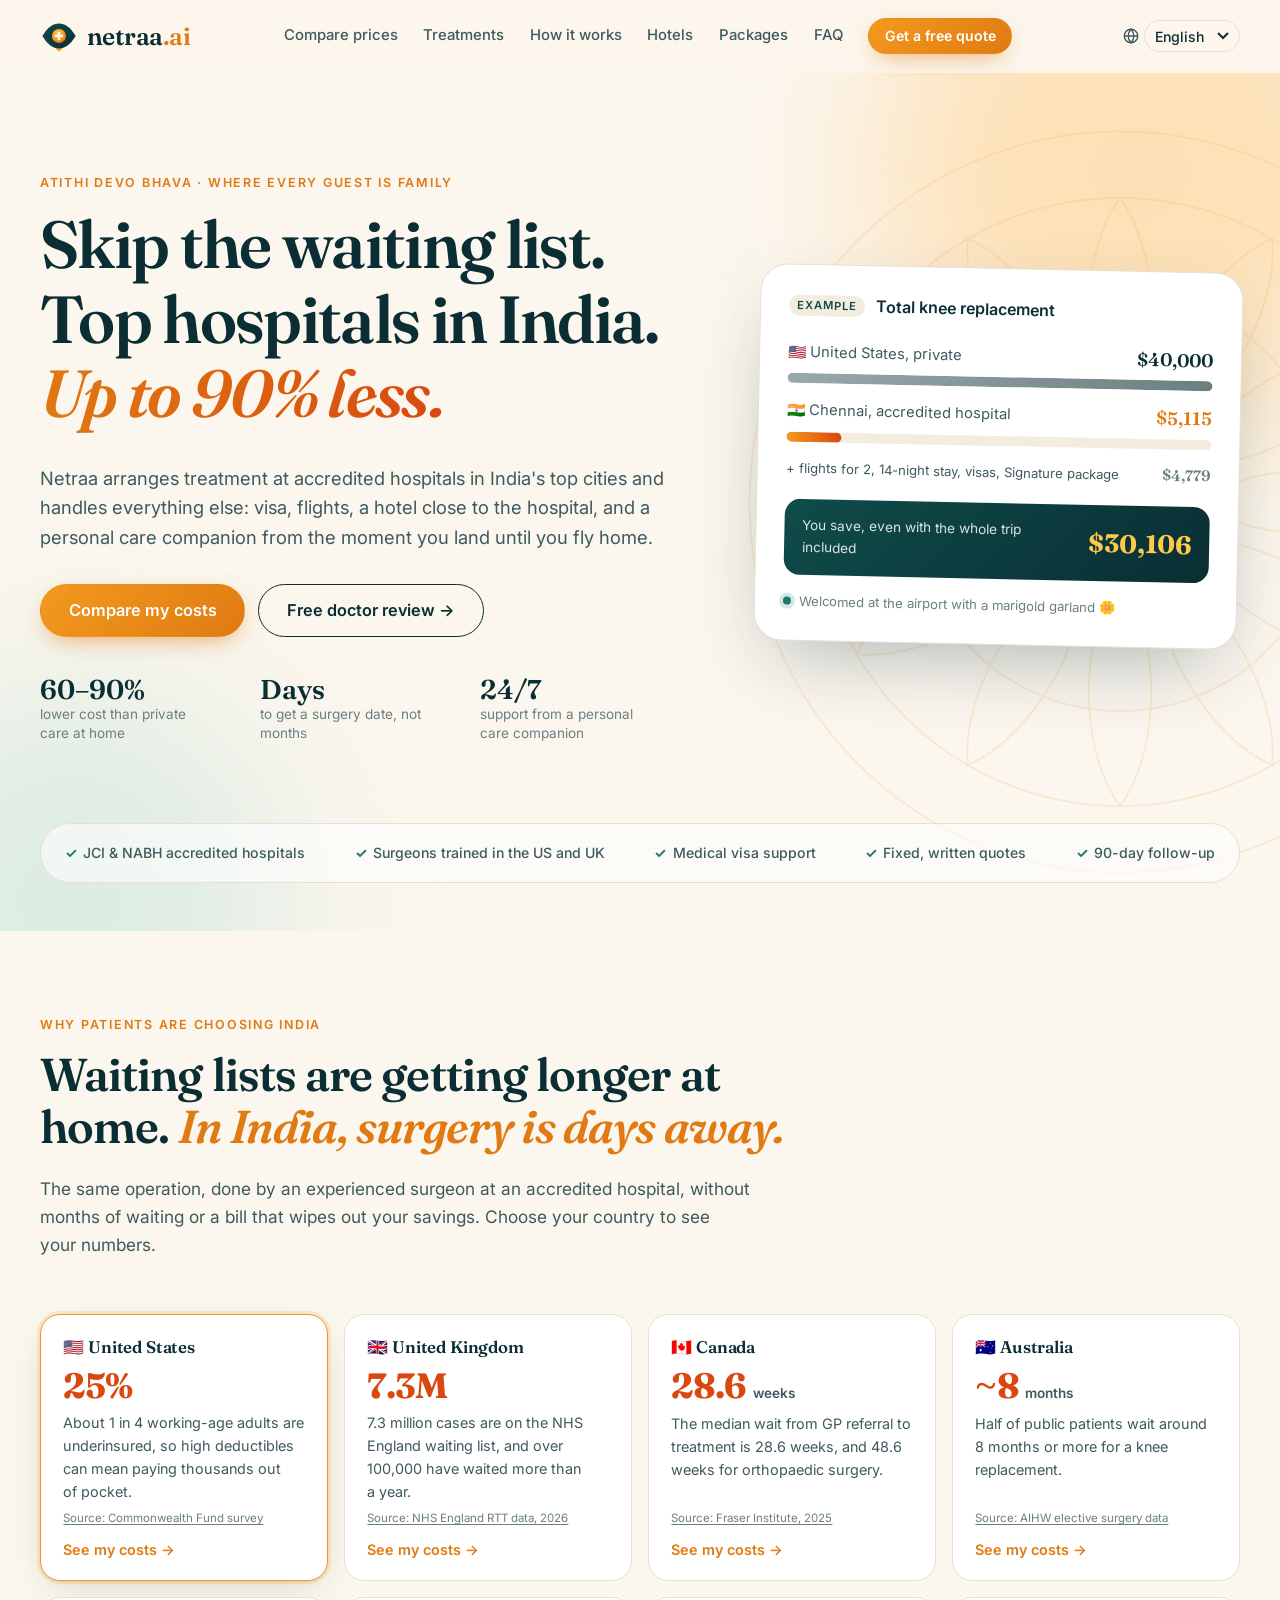
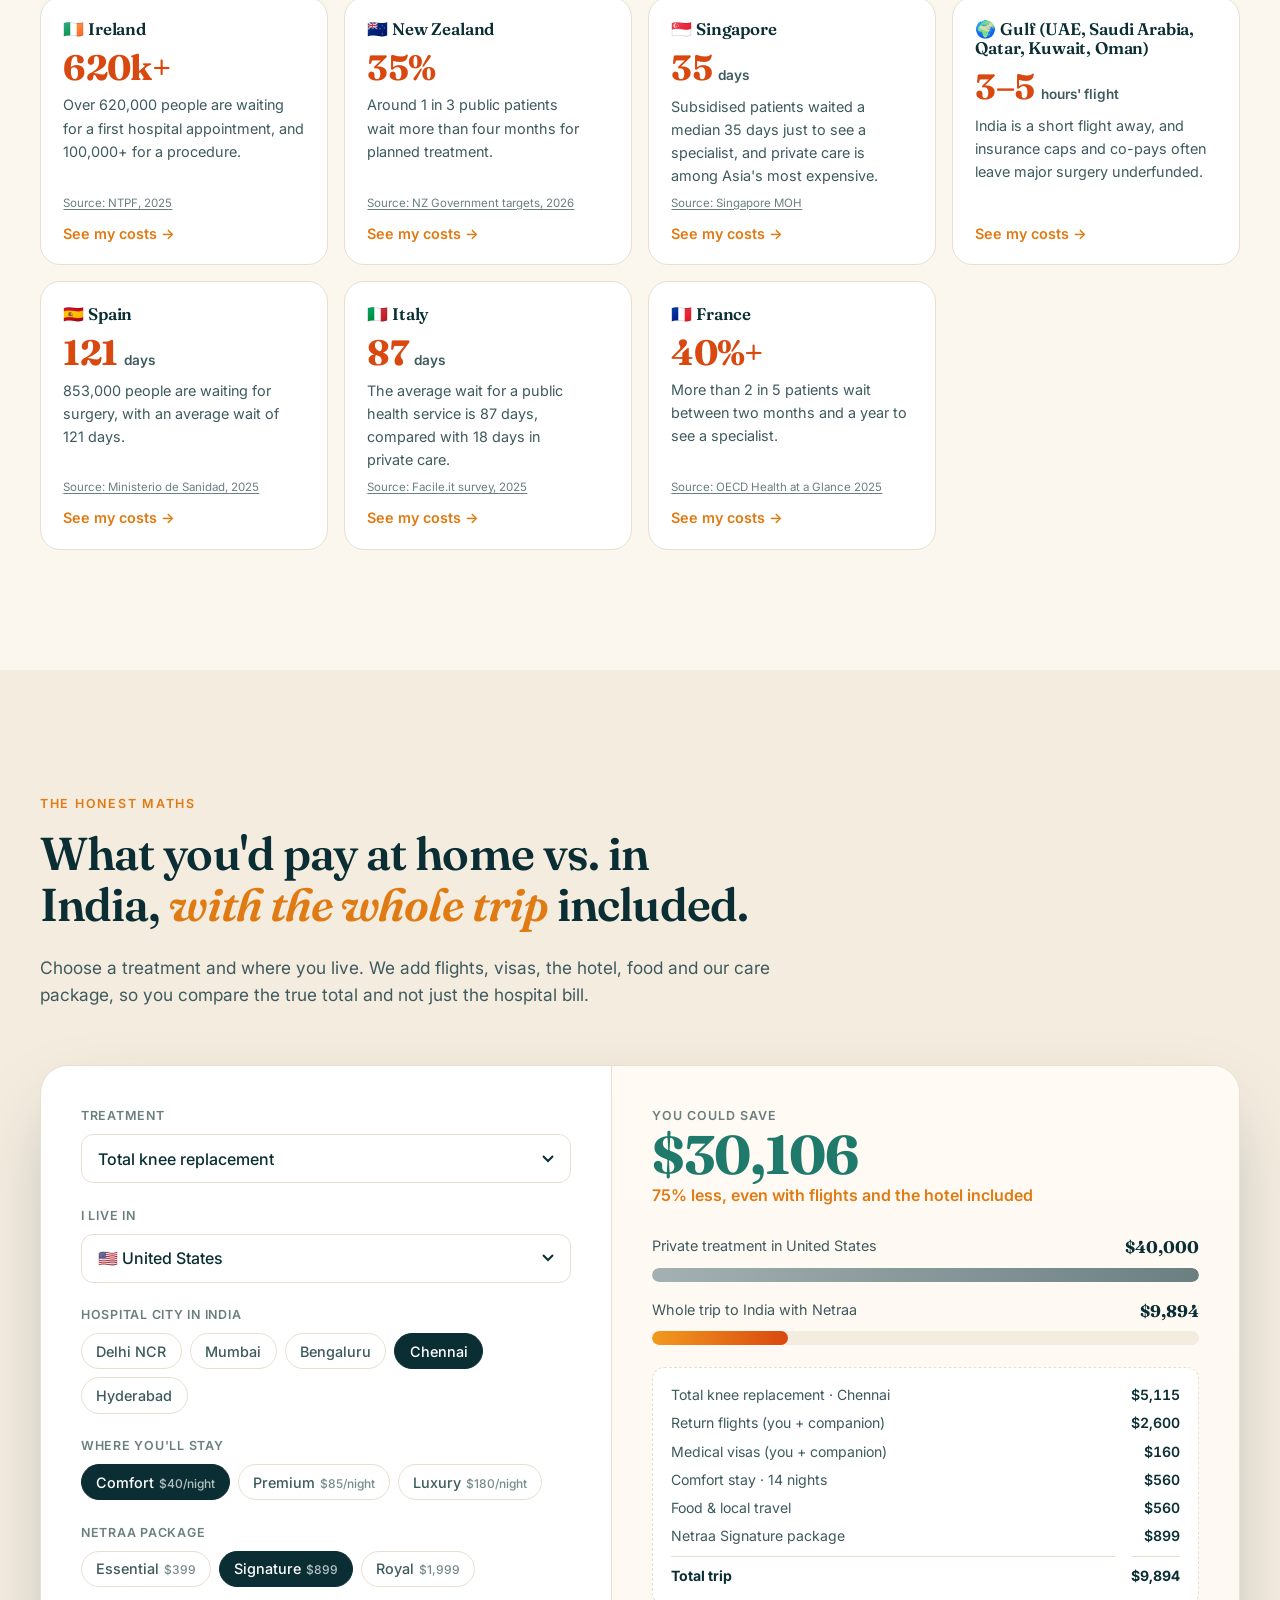
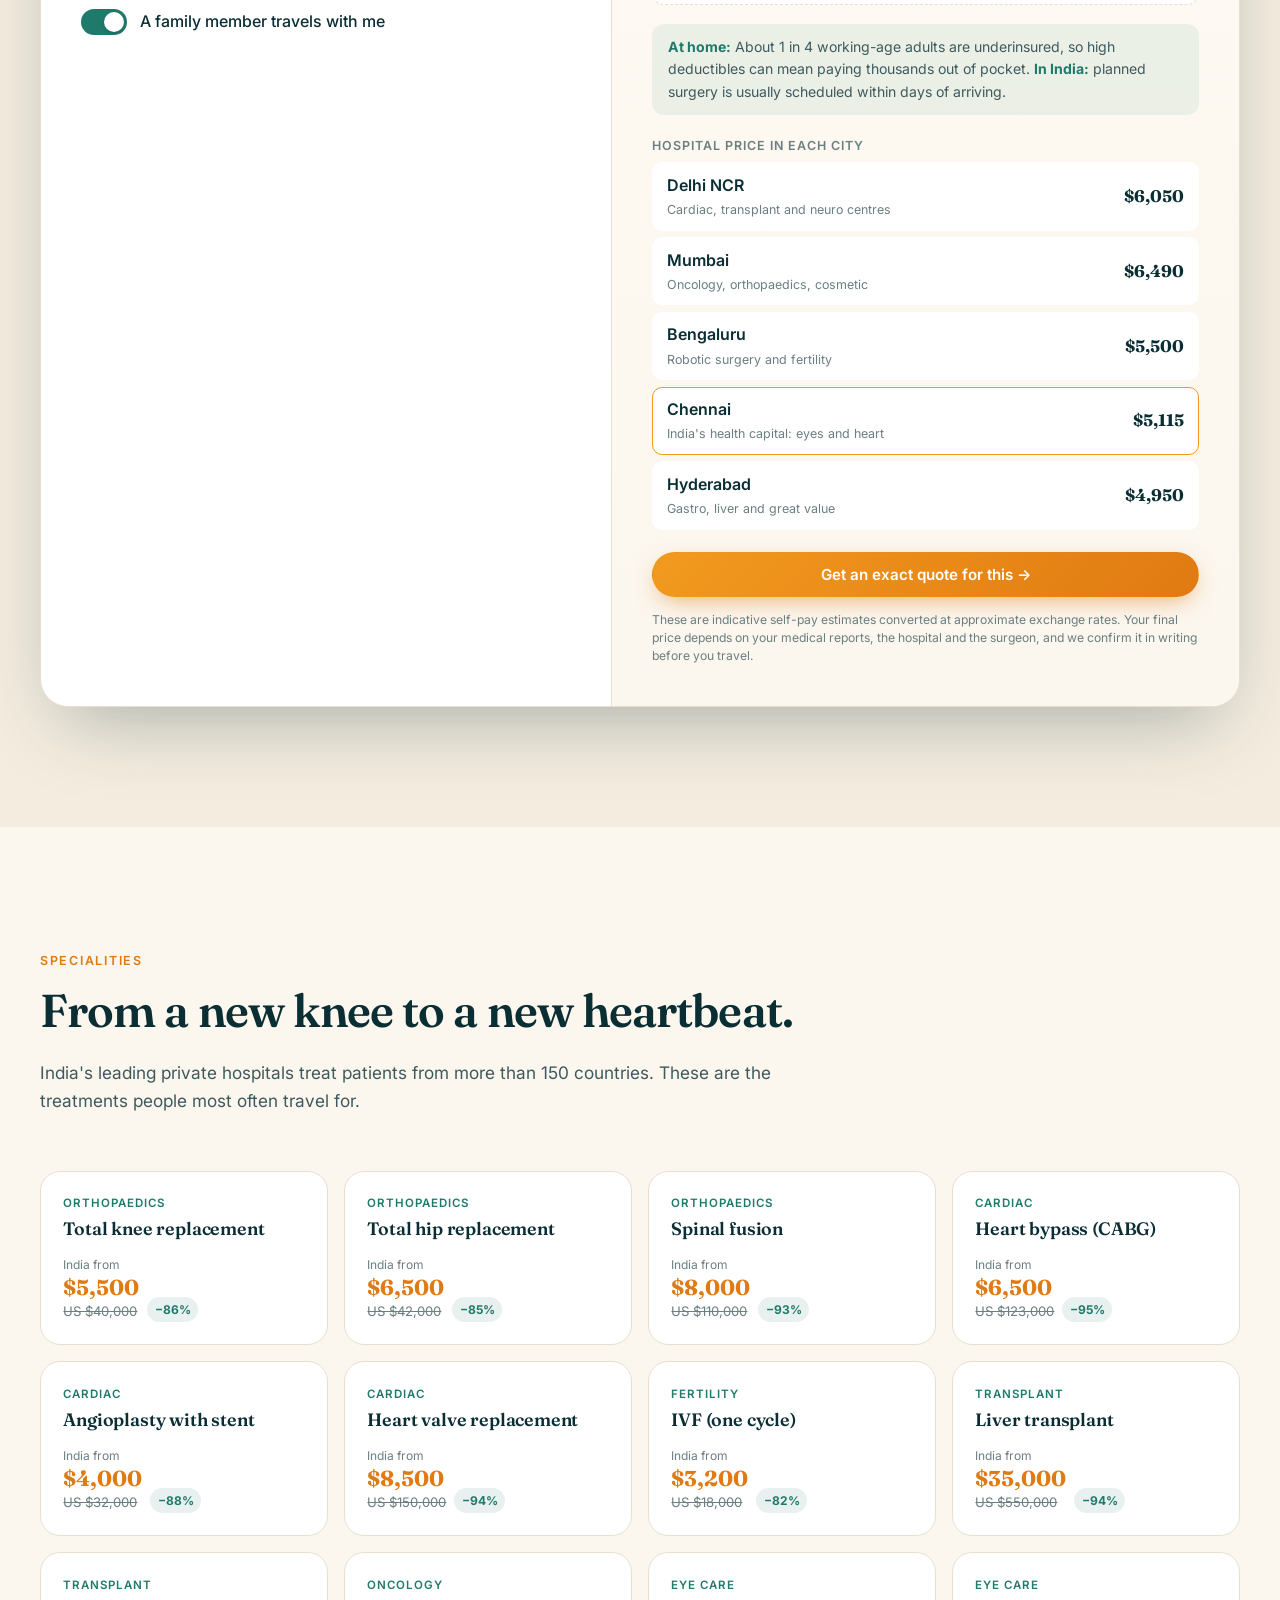
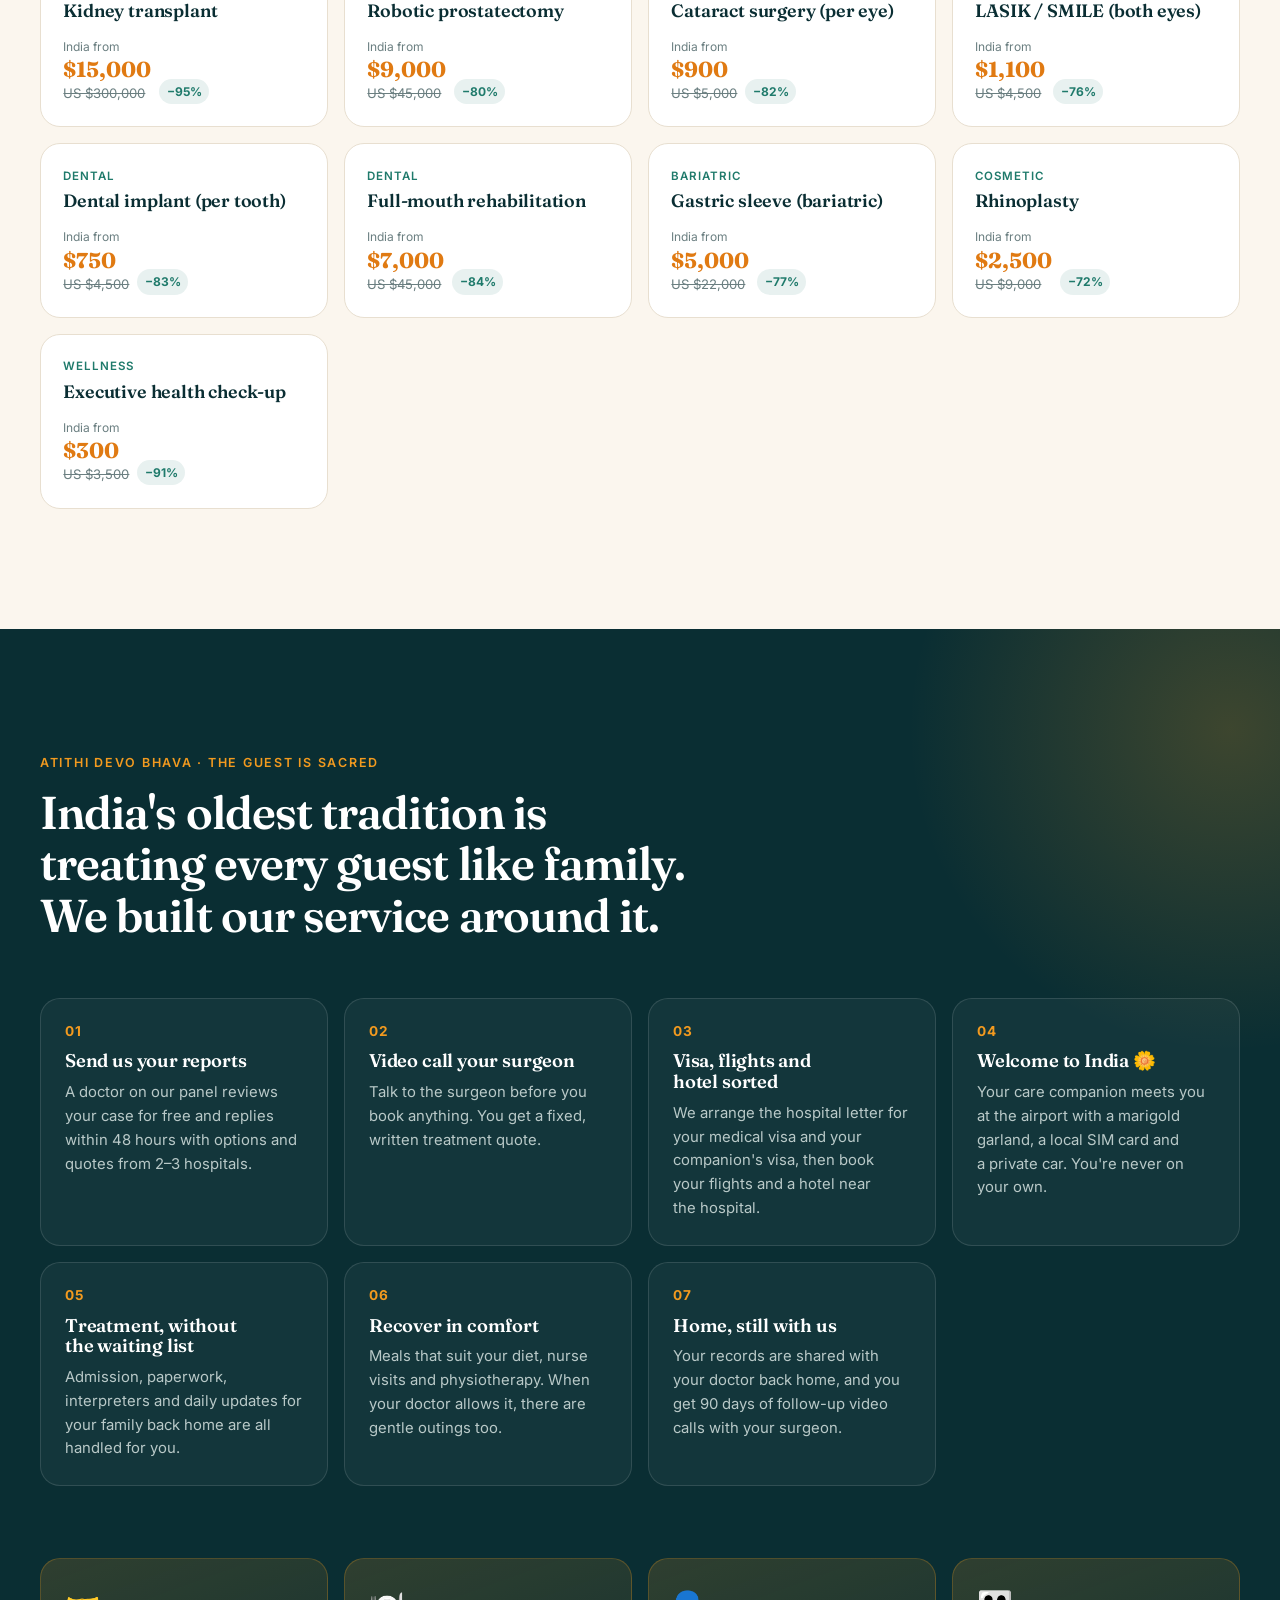
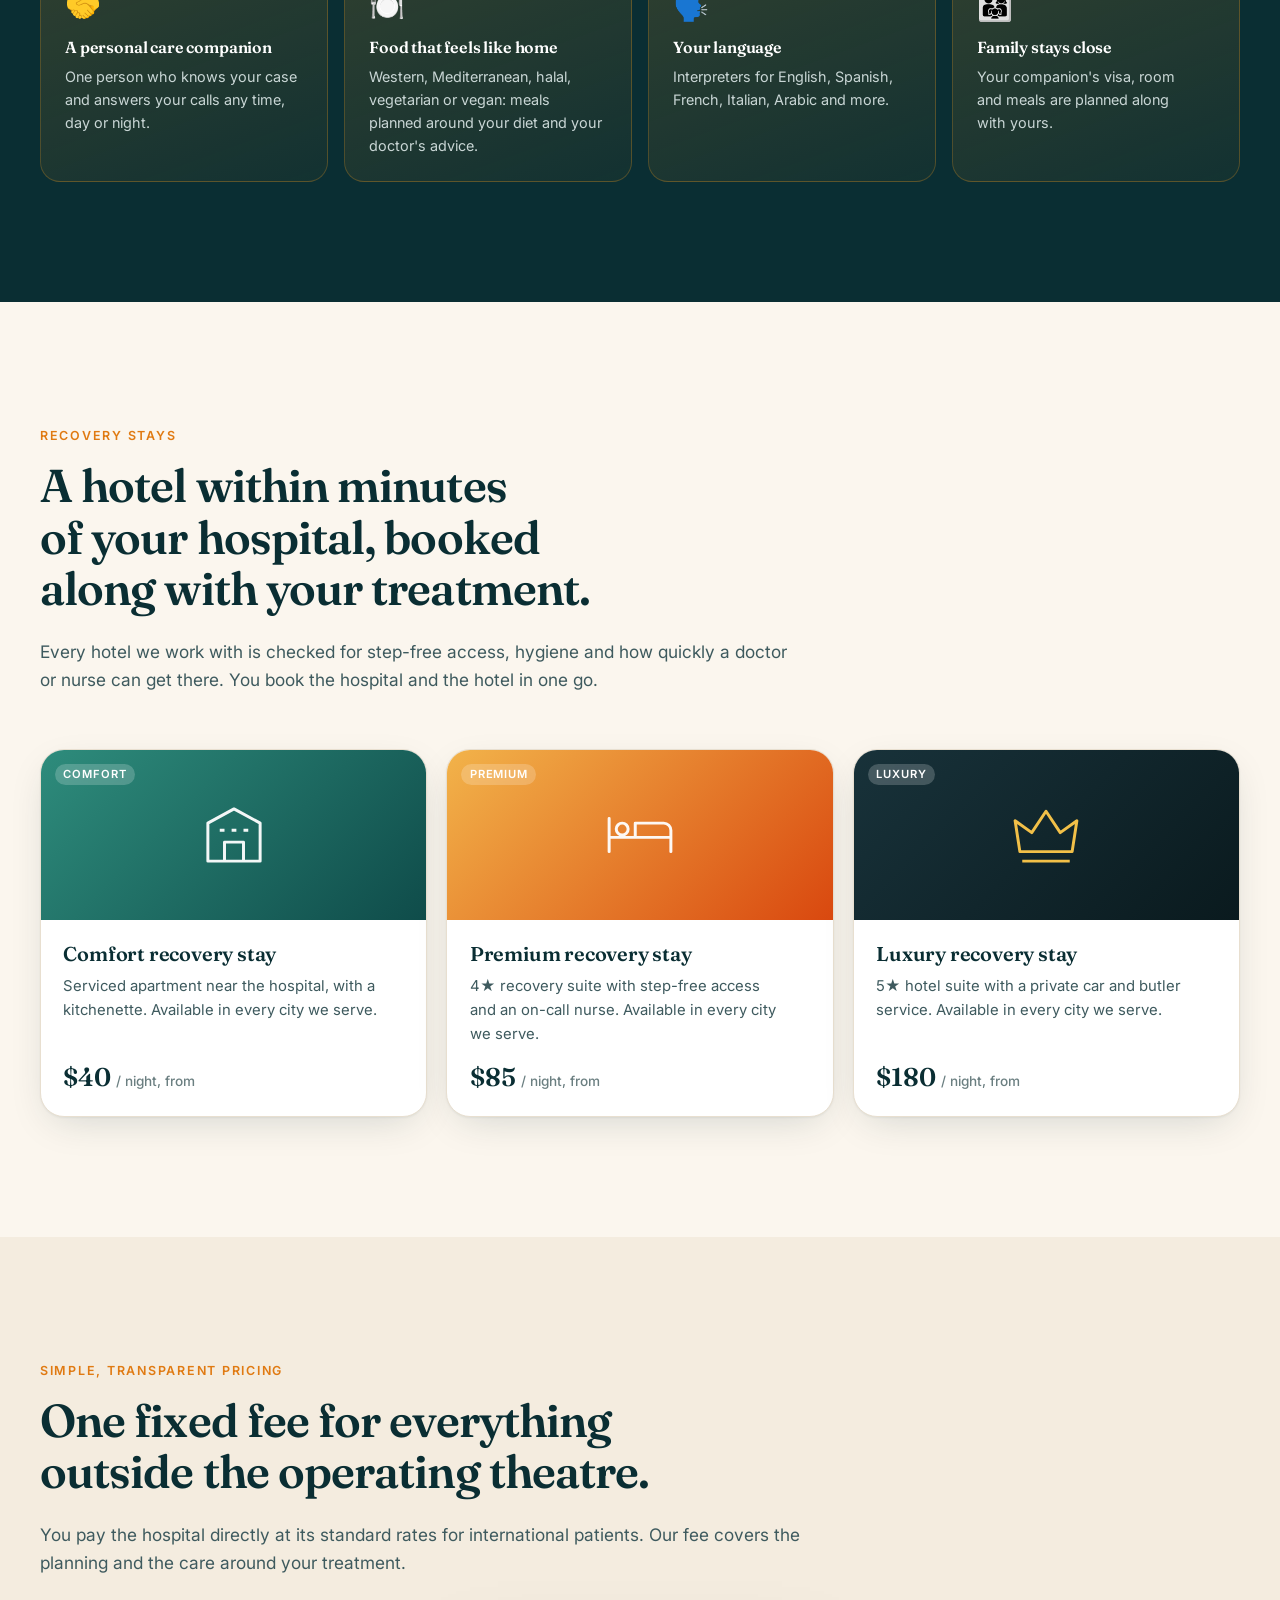
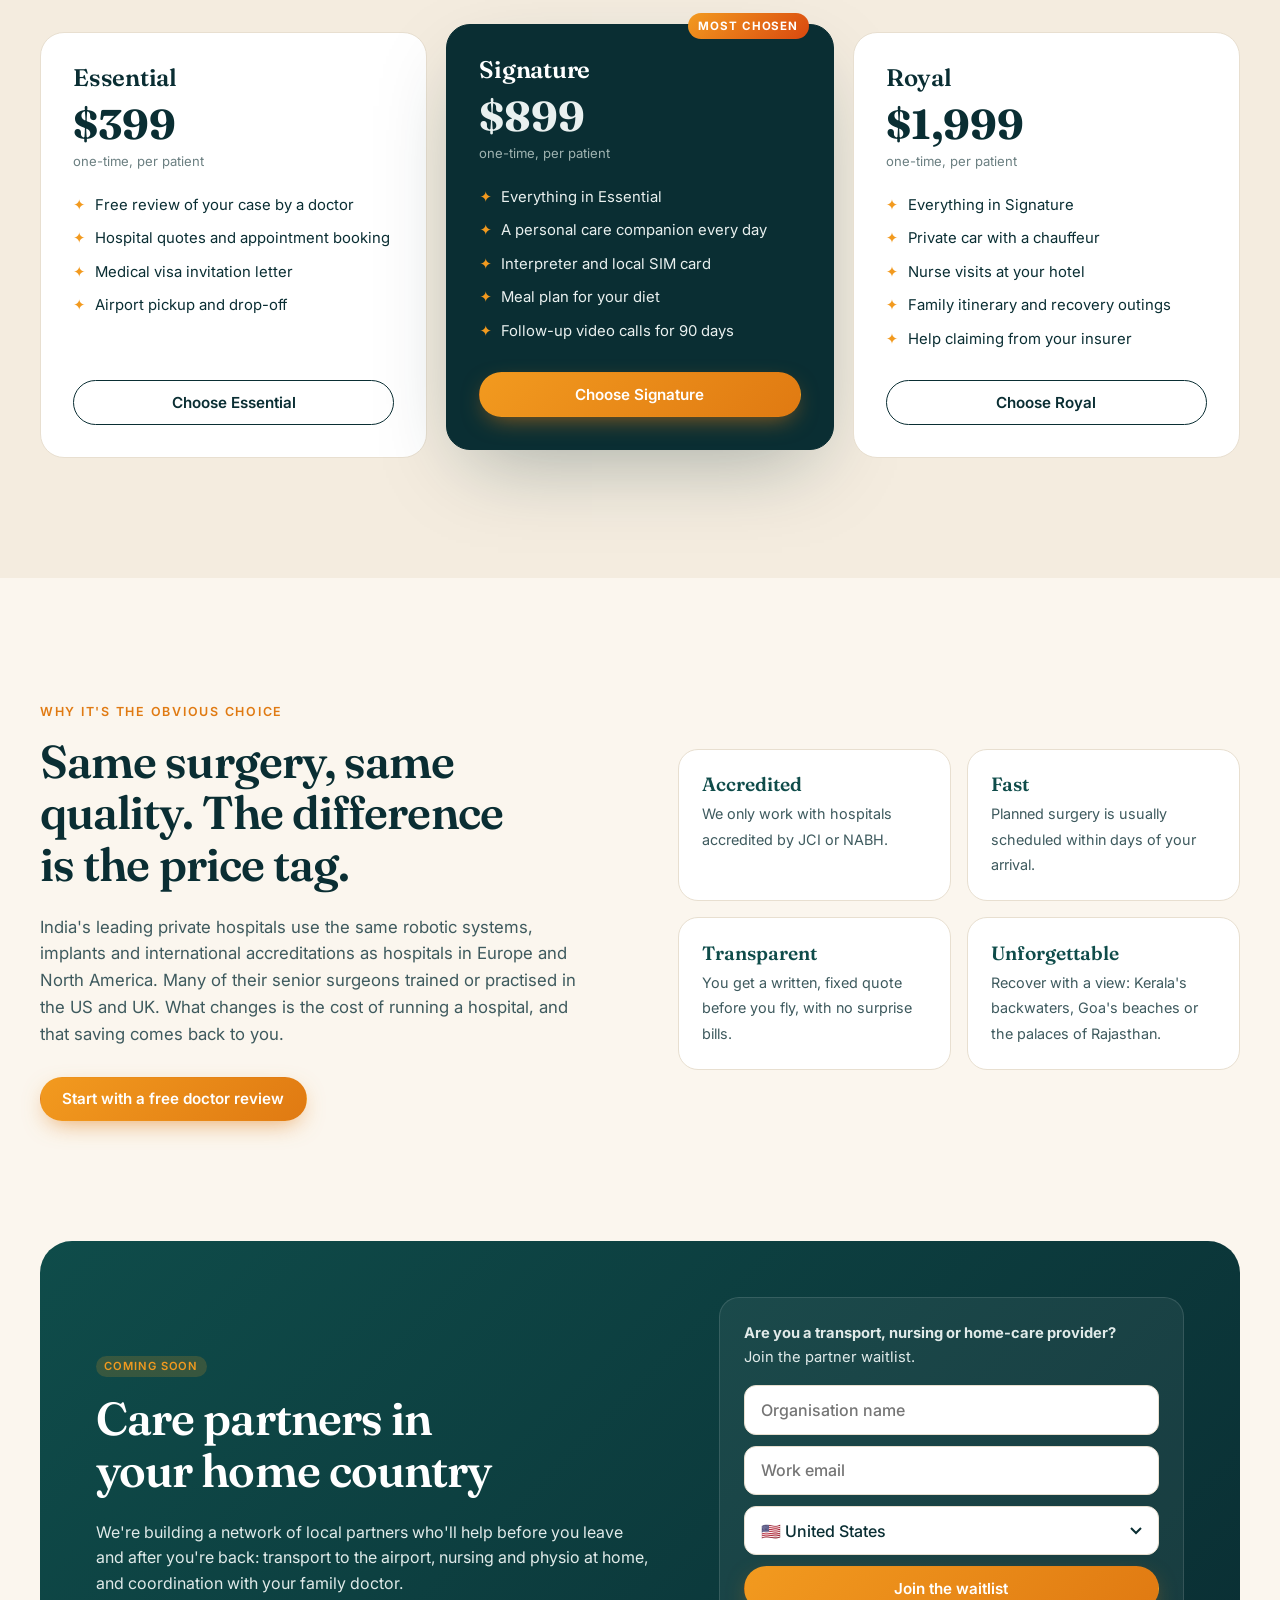
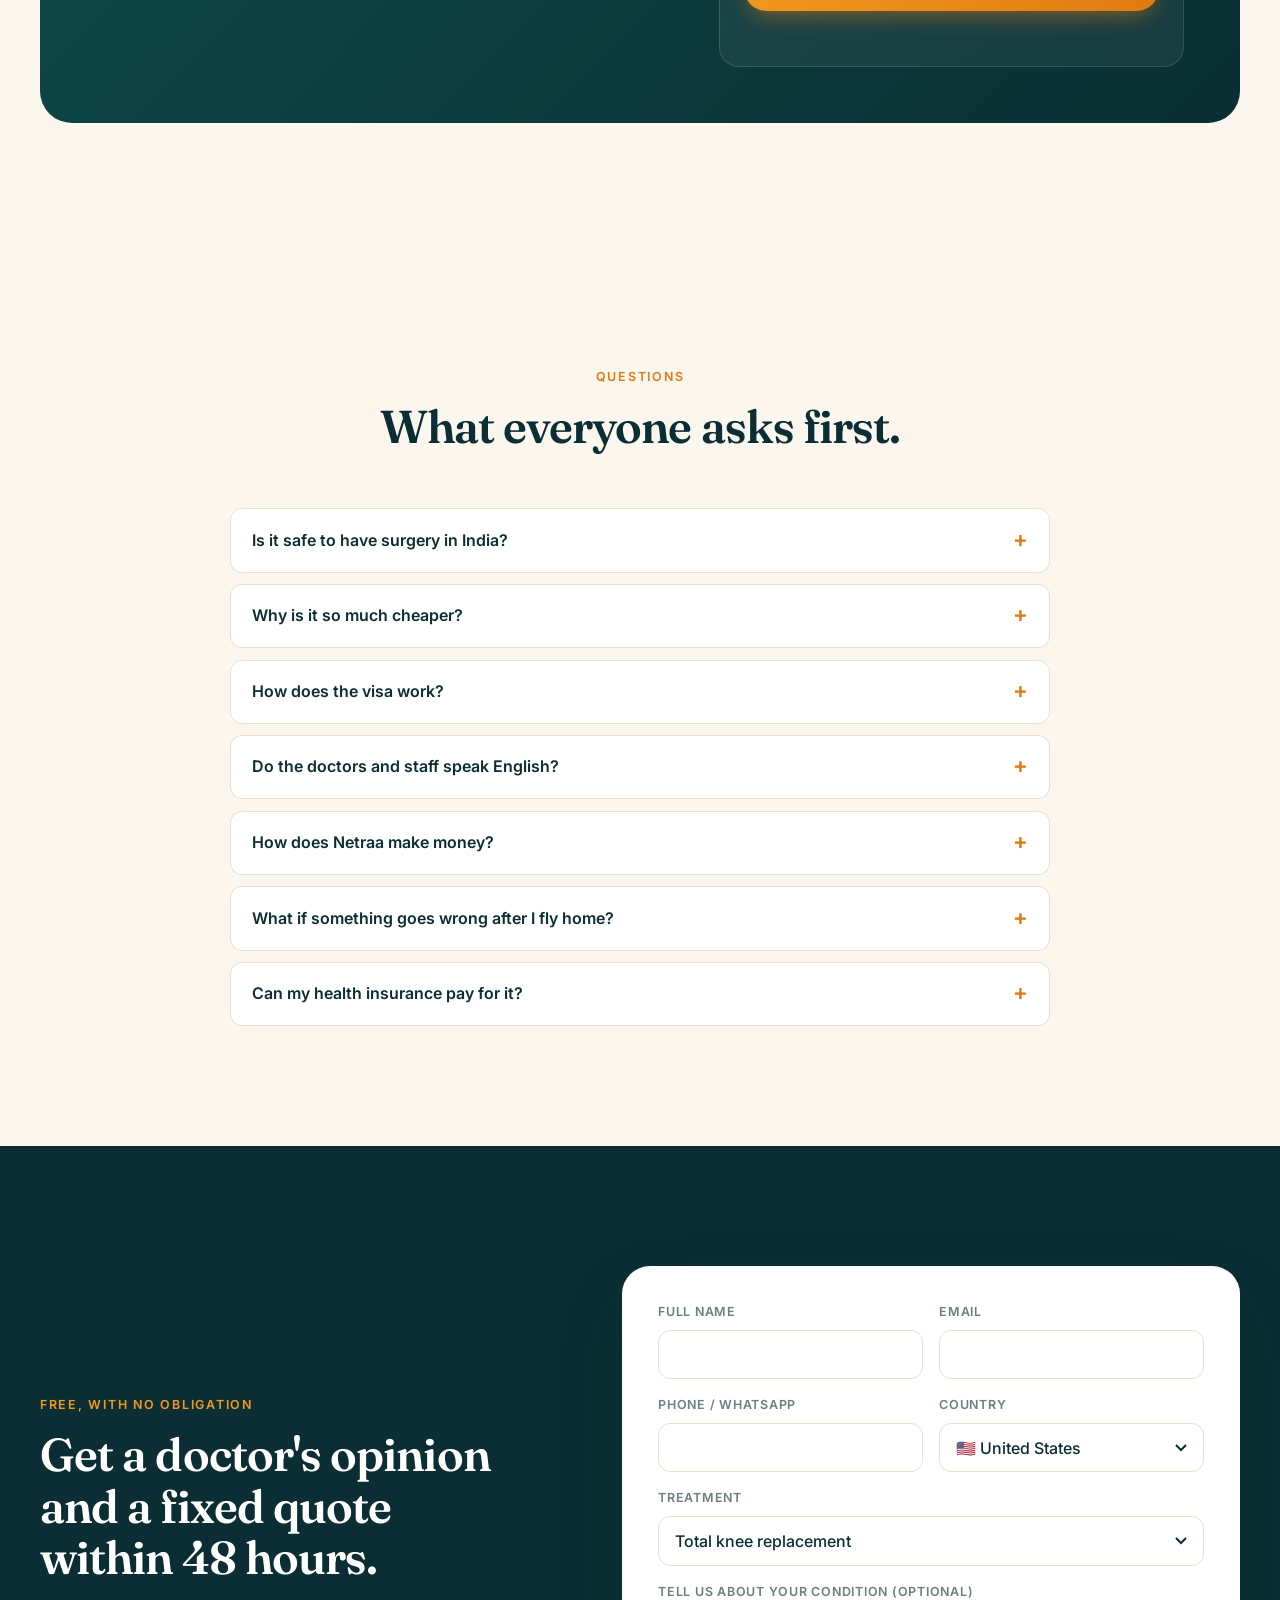
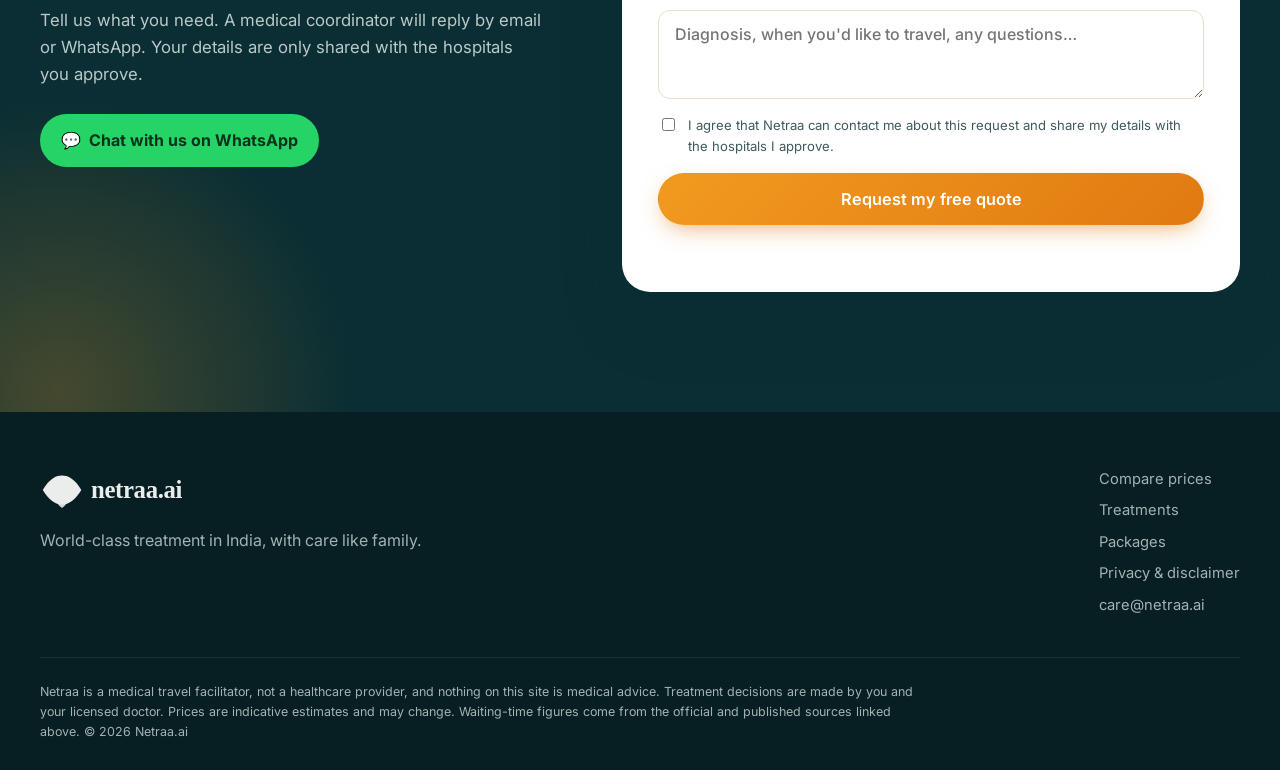
==== index.html @ 700aa8e0 "Netraa.ai website v1: multilingual medical-tourism landing page - Cost calculator comparing home-cou" ====
<!DOCTYPE html>
<html lang="en">
<head>
  <meta charset="utf-8">
  <meta name="viewport" content="width=device-width, initial-scale=1">
  <title>Netraa.ai | Skip the waiting list. World-class treatment in India.</title>
  <meta name="description" content="Tired of long waiting lists or huge medical bills? Netraa arranges treatment at accredited hospitals in India's top cities for 60–90% less, with flights, hotel and a personal care companion included.">
  <meta name="theme-color" content="#0A2E33">
  <link rel="icon" href="assets/logo-mark.svg" type="image/svg+xml">
  <meta property="og:title" content="Netraa.ai | Skip the waiting list">
  <meta property="og:description" content="Compare what treatment costs at home with India's top hospitals, then let us plan the whole trip.">
  <meta property="og:type" content="website">
  <link rel="preconnect" href="https://fonts.googleapis.com">
  <link rel="preconnect" href="https://fonts.gstatic.com" crossorigin>
  <link href="https://fonts.googleapis.com/css2?family=Fraunces:opsz,wght@9..144,400;9..144,600;9..144,700&family=Inter:wght@400;500;600;700&display=swap" rel="stylesheet">
  <link rel="stylesheet" href="css/styles.css">
</head>
<body>

<!-- ============ NAV ============ -->
<header class="nav" id="top">
  <div class="container nav-inner">
    <a href="#top" class="brand" aria-label="Netraa.ai home">
      <img src="assets/logo-mark.svg" alt="" width="38" height="38">
      <span>netraa<em>.ai</em></span>
    </a>
    <nav class="nav-links" id="navLinks">
      <a href="#compare" data-i18n="nav.compare">Compare prices</a>
      <a href="#treatments" data-i18n="nav.treatments">Treatments</a>
      <a href="#journey" data-i18n="nav.how">How it works</a>
      <a href="#stay" data-i18n="nav.hotels">Hotels</a>
      <a href="#packages" data-i18n="nav.packages">Packages</a>
      <a href="#faq" data-i18n="nav.faq">FAQ</a>
      <a href="#quote" class="btn btn-sm btn-primary" data-i18n="nav.cta">Get a free quote</a>
    </nav>
    <div class="nav-right">
      <label class="lang" aria-label="Language">
        <svg viewBox="0 0 24 24" width="18" height="18" fill="none" stroke="currentColor" stroke-width="1.8"><circle cx="12" cy="12" r="9"/><path d="M3 12h18M12 3c2.5 2.7 3.8 5.7 3.8 9s-1.3 6.3-3.8 9c-2.5-2.7-3.8-5.7-3.8-9S9.5 5.7 12 3z"/></svg>
        <select id="langSelect"></select>
      </label>
      <button class="nav-toggle" id="navToggle" aria-label="Open menu" aria-expanded="false"><span></span><span></span></button>
    </div>
  </div>
</header>

<main>

<!-- ============ HERO ============ -->
<section class="hero">
  <div class="hero-bg" aria-hidden="true">
    <div class="glow g1"></div><div class="glow g2"></div>
    <svg class="mandala" viewBox="0 0 400 400"><g fill="none" stroke="currentColor" stroke-width="1">
      <circle cx="200" cy="200" r="60"/><circle cx="200" cy="200" r="110"/><circle cx="200" cy="200" r="160"/><circle cx="200" cy="200" r="195"/>
      <g id="petal"><path d="M200 40c22 30 22 90 0 120-22-30-22-90 0-120z"/></g>
      <use href="#petal" transform="rotate(30 200 200)"/><use href="#petal" transform="rotate(60 200 200)"/><use href="#petal" transform="rotate(90 200 200)"/>
      <use href="#petal" transform="rotate(120 200 200)"/><use href="#petal" transform="rotate(150 200 200)"/><use href="#petal" transform="rotate(180 200 200)"/>
      <use href="#petal" transform="rotate(210 200 200)"/><use href="#petal" transform="rotate(240 200 200)"/><use href="#petal" transform="rotate(270 200 200)"/>
      <use href="#petal" transform="rotate(300 200 200)"/><use href="#petal" transform="rotate(330 200 200)"/>
    </g></svg>
  </div>

  <div class="container hero-grid">
    <div class="hero-copy reveal">
      <p class="eyebrow" data-i18n="hero.eyebrow">Atithi Devo Bhava · Where every guest is family</p>
      <h1 data-i18n="hero.title">Skip the waiting list.<br>Top hospitals in India.<br><span class="hl">Up to 90% less.</span></h1>
      <p class="lead" data-i18n="hero.lead">Netraa arranges treatment at accredited hospitals in India's top cities and handles everything else: visa, flights, a hotel close to the hospital, and a personal care companion from the moment you land until you fly home.</p>
      <div class="hero-cta">
        <a href="#compare" class="btn btn-primary btn-lg" data-i18n="hero.cta1">Compare my costs</a>
        <a href="#quote" class="btn btn-ghost btn-lg" data-i18n="hero.cta2">Free doctor review →</a>
      </div>
      <ul class="hero-stats">
        <li><strong>60–90%</strong><span data-i18n="hero.s1">lower cost than private care at home</span></li>
        <li><strong data-i18n="hero.s2n">Days</strong><span data-i18n="hero.s2">to get a surgery date, not months</span></li>
        <li><strong>24/7</strong><span data-i18n="hero.s3">support from a personal care companion</span></li>
      </ul>
    </div>

    <div class="hero-card reveal" aria-label="Example price comparison">
      <div class="hc-head">
        <span class="chip" data-i18n="hc.example">Example</span>
        <span id="hTreat">Total knee replacement</span>
      </div>
      <div class="hc-row">
        <span id="hHomeLabel">United States, private</span>
        <strong id="hHome">$40,000</strong>
      </div>
      <div class="hc-bar"><i style="width:100%"></i></div>
      <div class="hc-row">
        <span>🇮🇳 <span data-i18n="hc.india">Chennai, accredited hospital</span></span>
        <strong class="saffron" id="hIndia">$5,115</strong>
      </div>
      <div class="hc-bar india"><i id="hBar" style="width:13%"></i></div>
      <div class="hc-row muted">
        <span data-i18n="hc.extras">+ flights for 2, 14-night stay, visas, Signature package</span>
        <strong id="hExtras">$4,779</strong>
      </div>
      <div class="hc-save">
        <span data-i18n="hc.save">You save, even with the whole trip included</span>
        <strong id="hSave">$30,106</strong>
      </div>
      <div class="hc-foot">
        <span class="dot"></span> <span data-i18n="hc.foot">Welcomed at the airport with a marigold garland 🌼</span>
      </div>
    </div>
  </div>

  <div class="container trust reveal">
    <span data-i18n="trust.1">JCI &amp; NABH accredited hospitals</span>
    <span data-i18n="trust.2">Surgeons trained in the US and UK</span>
    <span data-i18n="trust.3">Medical visa support</span>
    <span data-i18n="trust.4">Fixed, written quotes</span>
    <span data-i18n="trust.5">90-day follow-up</span>
  </div>
</section>

<!-- ============ MARKETS / WAITING LISTS ============ -->
<section class="section markets-sec" id="waiting">
  <div class="container">
    <div class="section-head reveal">
      <p class="eyebrow" data-i18n="mk.eyebrow">Why patients are choosing India</p>
      <h2 data-i18n="mk.title">Waiting lists are getting longer at home. <em>In India, surgery is days away.</em></h2>
      <p data-i18n="mk.lead">The same operation, done by an experienced surgeon at an accredited hospital, without months of waiting or a bill that wipes out your savings. Choose your country to see your numbers.</p>
    </div>
    <div class="market-grid reveal" id="marketGrid"></div>
  </div>
</section>

<!-- ============ COMPARE ============ -->
<section class="section alt" id="compare">
  <div class="container">
    <div class="section-head reveal">
      <p class="eyebrow" data-i18n="cmp.eyebrow">The honest maths</p>
      <h2 data-i18n="cmp.title">What you'd pay at home vs. in India, <em>with the whole trip</em> included.</h2>
      <p data-i18n="cmp.lead">Choose a treatment and where you live. We add flights, visas, the hotel, food and our care package, so you compare the true total and not just the hospital bill.</p>
    </div>

    <div class="calc reveal">
      <form class="calc-controls" id="calcForm" onsubmit="return false">
        <label class="field">
          <span data-i18n="cmp.treatment">Treatment</span>
          <select id="cTreatment"></select>
        </label>
        <label class="field">
          <span data-i18n="cmp.country">I live in</span>
          <select id="cCountry"></select>
        </label>

        <fieldset class="field">
          <legend data-i18n="cmp.city">Hospital city in India</legend>
          <div class="seg" id="cCity"></div>
        </fieldset>

        <fieldset class="field">
          <legend data-i18n="cmp.hotel">Where you'll stay</legend>
          <div class="seg" id="cHotel"></div>
        </fieldset>

        <fieldset class="field">
          <legend data-i18n="cmp.pkg">Netraa package</legend>
          <div class="seg" id="cPackage"></div>
        </fieldset>

        <label class="toggle">
          <input type="checkbox" id="cCompanion" checked>
          <span class="switch"></span>
          <span data-i18n="cmp.companion">A family member travels with me</span>
        </label>
      </form>

      <div class="calc-result" aria-live="polite">
        <div class="save-big">
          <span data-i18n="cmp.save">You could save</span>
          <strong id="rSave">—</strong>
          <em id="rSavePct">—</em>
        </div>

        <div class="bars">
          <div class="bar-row">
            <div class="bar-label"><span id="rHomeLabel">Private treatment at home</span><strong id="rHome">—</strong></div>
            <div class="bar home"><i id="bHome"></i></div>
          </div>
          <div class="bar-row">
            <div class="bar-label"><span data-i18n="cmp.all">Whole trip to India with Netraa</span><strong id="rAll">—</strong></div>
            <div class="bar india"><i id="bAll"></i></div>
          </div>
        </div>

        <dl class="breakdown" id="rBreakdown"></dl>

        <p class="wait-note" id="rWait"></p>

        <h4 class="cities-title" data-i18n="cmp.cities">Hospital price in each city</h4>
        <div class="city-table" id="rCities"></div>

        <a href="#quote" class="btn btn-primary btn-block" data-i18n="cmp.cta">Get an exact quote for this →</a>
        <p class="fine" data-i18n="cmp.fine">These are indicative self-pay estimates converted at approximate exchange rates. Your final price depends on your medical reports, the hospital and the surgeon, and we confirm it in writing before you travel.</p>
      </div>
    </div>
  </div>
</section>

<!-- ============ TREATMENTS ============ -->
<section class="section" id="treatments">
  <div class="container">
    <div class="section-head reveal">
      <p class="eyebrow" data-i18n="tr.eyebrow">Specialities</p>
      <h2 data-i18n="tr.title">From a new knee to a new heartbeat.</h2>
      <p data-i18n="tr.lead">India's leading private hospitals treat patients from more than 150 countries. These are the treatments people most often travel for.</p>
    </div>
    <div class="treat-grid reveal" id="treatGrid"></div>
  </div>
</section>

<!-- ============ JOURNEY ============ -->
<section class="section dark" id="journey">
  <div class="container">
    <div class="section-head reveal">
      <p class="eyebrow light" data-i18n="j.eyebrow">Atithi Devo Bhava · The guest is sacred</p>
      <h2 data-i18n="j.title">India's oldest tradition is treating every guest like family. We built our service around it.</h2>
    </div>

    <ol class="timeline">
      <li class="reveal"><span class="step">01</span><h3 data-i18n="j.1t">Send us your reports</h3><p data-i18n="j.1p">A doctor on our panel reviews your case for free and replies within 48 hours with options and quotes from 2–3 hospitals.</p></li>
      <li class="reveal"><span class="step">02</span><h3 data-i18n="j.2t">Video call your surgeon</h3><p data-i18n="j.2p">Talk to the surgeon before you book anything. You get a fixed, written treatment quote.</p></li>
      <li class="reveal"><span class="step">03</span><h3 data-i18n="j.3t">Visa, flights and hotel sorted</h3><p data-i18n="j.3p">We arrange the hospital letter for your medical visa and your companion's visa, then book your flights and a hotel near the hospital.</p></li>
      <li class="reveal"><span class="step">04</span><h3 data-i18n="j.4t">Welcome to India 🌼</h3><p data-i18n="j.4p">Your care companion meets you at the airport with a marigold garland, a local SIM card and a private car. You're never on your own.</p></li>
      <li class="reveal"><span class="step">05</span><h3 data-i18n="j.5t">Treatment, without the waiting list</h3><p data-i18n="j.5p">Admission, paperwork, interpreters and daily updates for your family back home are all handled for you.</p></li>
      <li class="reveal"><span class="step">06</span><h3 data-i18n="j.6t">Recover in comfort</h3><p data-i18n="j.6p">Meals that suit your diet, nurse visits and physiotherapy. When your doctor allows it, there are gentle outings too.</p></li>
      <li class="reveal"><span class="step">07</span><h3 data-i18n="j.7t">Home, still with us</h3><p data-i18n="j.7p">Your records are shared with your doctor back home, and you get 90 days of follow-up video calls with your surgeon.</p></li>
    </ol>

    <div class="atithi-grid">
      <div class="atithi reveal"><span>🤝</span><h4 data-i18n="a.1t">A personal care companion</h4><p data-i18n="a.1p">One person who knows your case and answers your calls any time, day or night.</p></div>
      <div class="atithi reveal"><span>🍽️</span><h4 data-i18n="a.2t">Food that feels like home</h4><p data-i18n="a.2p">Western, Mediterranean, halal, vegetarian or vegan: meals planned around your diet and your doctor's advice.</p></div>
      <div class="atithi reveal"><span>🗣️</span><h4 data-i18n="a.3t">Your language</h4><p data-i18n="a.3p">Interpreters for English, Spanish, French, Italian, Arabic and more.</p></div>
      <div class="atithi reveal"><span>👨‍👩‍👧</span><h4 data-i18n="a.4t">Family stays close</h4><p data-i18n="a.4p">Your companion's visa, room and meals are planned along with yours.</p></div>
    </div>
  </div>
</section>

<!-- ============ STAY ============ -->
<section class="section" id="stay">
  <div class="container">
    <div class="section-head reveal">
      <p class="eyebrow" data-i18n="st.eyebrow">Recovery stays</p>
      <h2 data-i18n="st.title">A hotel within minutes of your hospital, booked along with your treatment.</h2>
      <p data-i18n="st.lead">Every hotel we work with is checked for step-free access, hygiene and how quickly a doctor or nurse can get there. You book the hospital and the hotel in one go.</p>
    </div>
    <div class="hotel-grid reveal" id="hotelGrid"></div>
  </div>
</section>

<!-- ============ PACKAGES ============ -->
<section class="section alt" id="packages">
  <div class="container">
    <div class="section-head reveal">
      <p class="eyebrow" data-i18n="pk.eyebrow">Simple, transparent pricing</p>
      <h2 data-i18n="pk.title">One fixed fee for everything outside the operating theatre.</h2>
      <p data-i18n="pk.lead">You pay the hospital directly at its standard rates for international patients. Our fee covers the planning and the care around your treatment.</p>
    </div>
    <div class="pkg-grid reveal" id="pkgGrid"></div>
  </div>
</section>

<!-- ============ WHY INDIA ============ -->
<section class="section" id="why">
  <div class="container why">
    <div class="reveal">
      <p class="eyebrow" data-i18n="why.eyebrow">Why it's the obvious choice</p>
      <h2 data-i18n="why.title">Same surgery, same quality. The difference is the price tag.</h2>
      <p class="lead-sm" data-i18n="why.lead">India's leading private hospitals use the same robotic systems, implants and international accreditations as hospitals in Europe and North America. Many of their senior surgeons trained or practised in the US and UK. What changes is the cost of running a hospital, and that saving comes back to you.</p>
      <a href="#quote" class="btn btn-primary" data-i18n="why.cta">Start with a free doctor review</a>
    </div>
    <ul class="why-list reveal">
      <li><strong data-i18n="why.1t">Accredited</strong><span data-i18n="why.1p">We only work with hospitals accredited by JCI or NABH.</span></li>
      <li><strong data-i18n="why.2t">Fast</strong><span data-i18n="why.2p">Planned surgery is usually scheduled within days of your arrival.</span></li>
      <li><strong data-i18n="why.3t">Transparent</strong><span data-i18n="why.3p">You get a written, fixed quote before you fly, with no surprise bills.</span></li>
      <li><strong data-i18n="why.4t">Unforgettable</strong><span data-i18n="why.4p">Recover with a view: Kerala's backwaters, Goa's beaches or the palaces of Rajasthan.</span></li>
    </ul>
  </div>
</section>

<!-- ============ PARTNERS (COMING SOON) ============ -->
<section class="section partners-sec" id="partners">
  <div class="container partners reveal">
    <div>
      <span class="chip chip-light" data-i18n="pt.soon">Coming soon</span>
      <h2 data-i18n="pt.title">Care partners in your home country</h2>
      <p data-i18n="pt.lead">We're building a network of local partners who'll help before you leave and after you're back: transport to the airport, nursing and physio at home, and coordination with your family doctor.</p>
    </div>
    <form class="partner-form" id="partnerForm">
      <p data-i18n="pt.form"><strong>Are you a transport, nursing or home-care provider?</strong><br>Join the partner waitlist.</p>
      <input type="text" name="org" data-i18n-ph="pt.org" placeholder="Organisation name" required>
      <input type="email" name="email" data-i18n-ph="pt.email" placeholder="Work email" required>
      <select name="country" id="pCountry" required></select>
      <button class="btn btn-primary" type="submit" data-i18n="pt.submit">Join the waitlist</button>
      <p class="form-msg" role="status"></p>
    </form>
  </div>
</section>

<!-- ============ FAQ ============ -->
<section class="section" id="faq">
  <div class="container narrow">
    <div class="section-head reveal center">
      <p class="eyebrow" data-i18n="faq.eyebrow">Questions</p>
      <h2 data-i18n="faq.title">What everyone asks first.</h2>
    </div>
    <div class="faq reveal">
      <details><summary data-i18n="faq.q1">Is it safe to have surgery in India?</summary><p data-i18n="faq.a1">We only work with hospitals accredited by JCI (Joint Commission International) or NABH, India's national hospital accreditation board. Before you commit to anything, you see your surgeon's credentials and talk to them on a video call.</p></details>
      <details><summary data-i18n="faq.q2">Why is it so much cheaper?</summary><p data-i18n="faq.a2">Salaries, property, insurance and admin all cost much less in India, and hospitals there see very high patient volumes. The equipment, implants and medicines are the same international brands used elsewhere.</p></details>
      <details><summary data-i18n="faq.q3">How does the visa work?</summary><p data-i18n="faq.a3">India offers an e-Medical visa for patients and an e-Medical Attendant visa for companions. Both are applied for online, and your hospital's invitation letter, which we arrange, supports the application.</p></details>
      <details><summary data-i18n="faq.q4">Do the doctors and staff speak English?</summary><p data-i18n="faq.a4">Yes. English is the working language of Indian hospitals, and every international-patient team speaks it. For Spanish, French, Italian or Arabic, we provide an interpreter.</p></details>
      <details><summary data-i18n="faq.q5">How does Netraa make money?</summary><p data-i18n="faq.a5">From the fixed package fee shown on this page, plus partnership fees from hospitals and hotels. Those partnership fees never increase what you pay: you're always charged the hospital's standard international-patient rate.</p></details>
      <details><summary data-i18n="faq.q6">What if something goes wrong after I fly home?</summary><p data-i18n="faq.a6">Every package includes follow-up video calls with your surgeon. We send your full records to your doctor at home, and complications covered by the hospital's own policy are handled at no extra cost.</p></details>
      <details><summary data-i18n="faq.q7">Can my health insurance pay for it?</summary><p data-i18n="faq.a7">Some international and employer plans cover treatment abroad. Send us your policy details and we'll help you check, and arrange the paperwork your insurer needs.</p></details>
    </div>
  </div>
</section>

<!-- ============ QUOTE ============ -->
<section class="section quote-sec" id="quote">
  <div class="container quote">
    <div class="quote-copy reveal">
      <p class="eyebrow light" data-i18n="q.eyebrow">Free, with no obligation</p>
      <h2 data-i18n="q.title">Get a doctor's opinion and a fixed quote within 48 hours.</h2>
      <p data-i18n="q.lead">Tell us what you need. A medical coordinator will reply by email or WhatsApp. Your details are only shared with the hospitals you approve.</p>
      <a class="wa" id="waLink" href="#" target="_blank" rel="noopener">💬 <span data-i18n="q.wa">Chat with us on WhatsApp</span></a>
    </div>
    <form class="quote-form reveal" id="quoteForm">
      <div class="row2">
        <label class="field"><span data-i18n="q.name">Full name</span><input name="name" required autocomplete="name"></label>
        <label class="field"><span data-i18n="q.email">Email</span><input name="email" type="email" required autocomplete="email"></label>
      </div>
      <div class="row2">
        <label class="field"><span data-i18n="q.phone">Phone / WhatsApp</span><input name="phone" type="tel" autocomplete="tel"></label>
        <label class="field"><span data-i18n="q.country">Country</span><select name="country" id="qCountry"></select></label>
      </div>
      <label class="field"><span data-i18n="q.treatment">Treatment</span><select name="treatment" id="qTreatment"></select></label>
      <label class="field"><span data-i18n="q.msg">Tell us about your condition (optional)</span><textarea name="message" rows="3" data-i18n-ph="q.msgPh" placeholder="Diagnosis, when you'd like to travel, any questions…"></textarea></label>
      <label class="consent"><input type="checkbox" required> <span data-i18n="q.consent">I agree that Netraa can contact me about this request and share my details with the hospitals I approve.</span></label>
      <button class="btn btn-primary btn-lg btn-block" type="submit" data-i18n="q.submit">Request my free quote</button>
      <p class="form-msg" role="status"></p>
    </form>
  </div>
</section>

</main>

<footer class="footer">
  <div class="container foot">
    <div>
      <img src="assets/logo.svg" alt="Netraa.ai" class="foot-logo" width="180" height="44">
      <p data-i18n="f.tag">World-class treatment in India, with care like family.</p>
    </div>
    <div class="foot-links">
      <a href="#compare" data-i18n="nav.compare">Compare prices</a>
      <a href="#treatments" data-i18n="nav.treatments">Treatments</a>
      <a href="#packages" data-i18n="nav.packages">Packages</a>
      <a href="legal.html" data-i18n="f.legal">Privacy &amp; disclaimer</a>
      <a id="mailLink" href="#">care@netraa.ai</a>
    </div>
  </div>
  <div class="container disclaimer">
    <p><span data-i18n="f.disc">Netraa is a medical travel facilitator, not a healthcare provider, and nothing on this site is medical advice. Treatment decisions are made by you and your licensed doctor. Prices are indicative estimates and may change. Waiting-time figures come from the official and published sources linked above.</span> © <span id="year"></span> Netraa.ai</p>
  </div>
</footer>

<script src="js/data.js"></script>
<script src="js/i18n.js"></script>
<script src="js/app.js"></script>
</body>
</html>
---- css/styles.css ----
/* ==========================================================================
   Netraa.ai — styles
   Palette: deep teal ink, marigold saffron, warm cream.
   ========================================================================== */
:root {
  --ink: #0A2E33;
  --ink-2: #0F4C4A;
  --ink-soft: #3E5A5E;
  --muted: #6B7F81;
  --cream: #FBF6EE;
  --cream-2: #F4ECDF;
  --paper: #FFFFFF;
  --saffron: #F29A1F;
  --saffron-deep: #E07A12;
  --vermilion: #D9480F;
  --jade: #1F7A6B;
  --line: #E8DFD0;
  --line-dark: rgba(255, 255, 255, .12);
  --radius: 20px;
  --radius-sm: 12px;
  --shadow: 0 1px 2px rgba(10, 46, 51, .06), 0 12px 40px -12px rgba(10, 46, 51, .18);
  --shadow-lg: 0 30px 80px -24px rgba(10, 46, 51, .35);
  --serif: "Fraunces", Georgia, "Times New Roman", serif;
  --sans: "Inter", system-ui, -apple-system, "Segoe UI", Roboto, sans-serif;
}

*, *::before, *::after { box-sizing: border-box; }
html { scroll-behavior: smooth; scroll-padding-top: 80px; -webkit-text-size-adjust: 100%; }
body {
  margin: 0;
  font-family: var(--sans);
  font-size: 16px;
  line-height: 1.6;
  color: var(--ink);
  background: var(--cream);
  -webkit-font-smoothing: antialiased;
  overflow-x: hidden;
}
img { max-width: 100%; display: block; }
a { color: inherit; }
h1, h2, h3, h4 { font-family: var(--serif); line-height: 1.12; margin: 0 0 .5em; font-weight: 600; letter-spacing: -.01em; text-wrap: balance; }
h1 { font-size: clamp(2.4rem, 5.2vw, 4.2rem); letter-spacing: -.025em; }
h2 { font-size: clamp(1.9rem, 3.6vw, 2.9rem); letter-spacing: -.02em; }
h2 em { font-style: italic; color: var(--saffron-deep); }
h3 { font-size: 1.25rem; }
p { margin: 0 0 1em; text-wrap: pretty; }

.container { width: min(1200px, 100% - 32px); margin-inline: auto; }
.narrow { width: min(820px, 100% - 32px); }

.eyebrow {
  display: inline-block;
  font: 600 .78rem/1 var(--sans);
  letter-spacing: .14em;
  text-transform: uppercase;
  color: var(--saffron-deep);
  margin-bottom: 1.1rem;
}
.eyebrow.light { color: var(--saffron); }

/* ---------- buttons ---------- */
.btn {
  display: inline-flex; align-items: center; justify-content: center; gap: .5em;
  font: 600 .95rem/1 var(--sans);
  padding: .9em 1.4em;
  border-radius: 999px;
  border: 1.5px solid transparent;
  text-decoration: none;
  cursor: pointer;
  transition: transform .2s ease, box-shadow .2s ease, background .2s ease;
}
.btn:hover { transform: translateY(-1px); }
.btn-primary {
  background: linear-gradient(135deg, var(--saffron) 0%, var(--saffron-deep) 100%);
  color: #fff;
  box-shadow: 0 8px 24px -8px rgba(224, 122, 18, .7);
}
.btn-primary:hover { box-shadow: 0 12px 30px -8px rgba(224, 122, 18, .85); }
.btn-ghost { border-color: var(--ink); color: var(--ink); background: transparent; }
.btn-ghost:hover { background: var(--ink); color: var(--cream); }
.btn-lg { font-size: 1.02rem; padding: 1.05em 1.7em; }
.btn-sm { padding: .7em 1.1em; font-size: .88rem; }
.btn-block { width: 100%; }

.chip {
  display: inline-block; font: 600 .7rem/1 var(--sans); letter-spacing: .08em; text-transform: uppercase;
  padding: .45em .75em; border-radius: 999px; background: var(--cream-2); color: var(--ink-2);
}
.chip-light { background: rgba(242, 154, 31, .18); color: var(--saffron); }

/* ---------- nav ---------- */
.nav {
  position: sticky; top: 0; z-index: 50;
  background: rgba(251, 246, 238, .78);
  backdrop-filter: saturate(160%) blur(14px);
  -webkit-backdrop-filter: saturate(160%) blur(14px);
  border-bottom: 1px solid transparent;
  transition: border-color .3s;
}
.nav.scrolled { border-bottom-color: var(--line); }
.nav-inner { display: flex; align-items: center; justify-content: space-between; height: 72px; }
.brand { display: flex; align-items: center; gap: .55rem; text-decoration: none; font: 600 1.55rem/1 var(--serif); letter-spacing: -.02em; }
.brand em { font-style: normal; color: var(--saffron-deep); }
.nav-links { display: flex; align-items: center; gap: 1.6rem; }
.nav-links a:not(.btn) { text-decoration: none; font-size: .93rem; font-weight: 500; color: var(--ink-soft); transition: color .2s; }
.nav-links a:not(.btn):hover { color: var(--ink); }
.nav-toggle { display: none; background: none; border: 0; width: 44px; height: 44px; cursor: pointer; position: relative; }
.nav-toggle span { position: absolute; left: 11px; width: 22px; height: 2px; background: var(--ink); transition: transform .3s, top .3s; }
.nav-toggle span:first-child { top: 17px; }
.nav-toggle span:last-child { top: 25px; }
.nav-toggle[aria-expanded="true"] span:first-child { top: 21px; transform: rotate(45deg); }
.nav-toggle[aria-expanded="true"] span:last-child { top: 21px; transform: rotate(-45deg); }

/* ---------- hero ---------- */
.hero { position: relative; padding: clamp(48px, 8vw, 96px) 0 48px; overflow: hidden; }
.hero-bg { position: absolute; inset: 0; pointer-events: none; }
.glow { position: absolute; border-radius: 50%; filter: blur(80px); opacity: .55; }
.g1 { width: 520px; height: 520px; background: #FFD08A; top: -160px; right: -120px; }
.g2 { width: 420px; height: 420px; background: #BFE3D8; bottom: -180px; left: -140px; opacity: .5; }
.mandala { position: absolute; width: 760px; right: -220px; top: 50%; transform: translateY(-50%); color: var(--saffron); opacity: .14; animation: spin 140s linear infinite; }
@keyframes spin { to { transform: translateY(-50%) rotate(360deg); } }

.hero-grid { position: relative; display: grid; grid-template-columns: 1.15fr .85fr; gap: clamp(32px, 5vw, 72px); align-items: center; }
.hl {
  background: linear-gradient(100deg, var(--saffron-deep), var(--vermilion));
  -webkit-background-clip: text; background-clip: text; color: transparent;
  font-style: italic;
}
.lead { font-size: 1.15rem; color: var(--ink-soft); max-width: 36em; }
.hero-cta { display: flex; flex-wrap: wrap; gap: .8rem; margin: 2rem 0 2.4rem; }
.hero-stats { list-style: none; padding: 0; margin: 0; display: flex; gap: clamp(20px, 4vw, 44px); flex-wrap: wrap; }
.hero-stats li { display: flex; flex-direction: column; max-width: 11rem; }
.hero-stats strong { font: 600 1.7rem/1.1 var(--serif); color: var(--ink); }
.hero-stats span { font-size: .85rem; color: var(--muted); line-height: 1.4; }

.hero-card {
  background: var(--paper);
  border-radius: 28px;
  padding: 28px;
  box-shadow: var(--shadow-lg);
  border: 1px solid var(--line);
  transform: rotate(1.2deg);
}
.hc-head { display: flex; align-items: center; gap: .7rem; font-weight: 600; margin-bottom: 1.4rem; }
.hc-row { display: flex; justify-content: space-between; gap: 1rem; font-size: .92rem; color: var(--ink-soft); }
.hc-row strong { font: 600 1.15rem var(--serif); color: var(--ink); white-space: nowrap; }
.hc-row strong.saffron { color: var(--saffron-deep); }
.hc-row.muted { margin-top: .9rem; font-size: .82rem; }
.hc-row.muted strong { font-size: .95rem; color: var(--muted); }
.hc-bar { height: 10px; background: var(--cream-2); border-radius: 99px; margin: .55rem 0 1rem; overflow: hidden; }
.hc-bar i { display: block; height: 100%; border-radius: inherit; background: linear-gradient(90deg, #9AA9AB, #6B7F81); }
.hc-bar.india i { background: linear-gradient(90deg, var(--saffron), var(--vermilion)); }
.hc-save {
  margin-top: 1.3rem; padding: 1rem 1.1rem; border-radius: 16px;
  background: linear-gradient(135deg, var(--ink-2), var(--ink)); color: #fff;
  display: flex; justify-content: space-between; align-items: center; gap: 1rem;
}
.hc-save span { font-size: .85rem; opacity: .85; }
.hc-save strong { font: 700 1.6rem var(--serif); color: #FFC94A; white-space: nowrap; }
.hc-foot { margin-top: 1rem; font-size: .82rem; color: var(--muted); display: flex; align-items: center; gap: .5rem; }
.dot { width: 8px; height: 8px; border-radius: 50%; background: var(--jade); box-shadow: 0 0 0 4px rgba(31, 122, 107, .18); }

.trust {
  position: relative; margin-top: clamp(48px, 7vw, 80px);
  display: flex; flex-wrap: wrap; justify-content: space-between; gap: .8rem 1.5rem;
  padding: 1.1rem 1.5rem; border-radius: 999px;
  background: rgba(255, 255, 255, .6); border: 1px solid var(--line);
  font-size: .88rem; font-weight: 500; color: var(--ink-soft);
}
.trust span::before { content: "✓"; color: var(--jade); font-weight: 700; margin-right: .45em; }

/* ---------- sections ---------- */
.section { padding: clamp(72px, 10vw, 120px) 0; }
.section.alt { background: var(--cream-2); }
.section.dark { background: var(--ink); color: #E9F0EF; position: relative; overflow: hidden; }
.section.dark h2, .section.dark h3, .section.dark h4 { color: #fff; }
.section-head { max-width: 760px; margin-bottom: clamp(36px, 5vw, 56px); }
.section-head p:not(.eyebrow) { color: var(--ink-soft); font-size: 1.08rem; }
.section-head.center { text-align: center; margin-inline: auto; }

/* ---------- calculator ---------- */
.calc {
  display: grid; grid-template-columns: 1fr 1.1fr; gap: 0;
  background: var(--paper); border-radius: 28px; box-shadow: var(--shadow-lg); border: 1px solid var(--line);
  overflow: hidden;
}
.calc-controls { padding: clamp(24px, 3.5vw, 40px); display: flex; flex-direction: column; gap: 1.4rem; }
.calc-result { padding: clamp(24px, 3.5vw, 40px); background: linear-gradient(180deg, #FFFBF4, var(--cream)); border-left: 1px solid var(--line); }

.field { display: flex; flex-direction: column; gap: .5rem; border: 0; padding: 0; margin: 0; min-width: 0; }
.field > span, .field > legend { font-size: .78rem; font-weight: 600; letter-spacing: .06em; text-transform: uppercase; color: var(--muted); padding: 0; margin-bottom: .5rem; }
.field > span { margin-bottom: 0; }
select, input[type="text"], input[type="email"], input[type="tel"], input:not([type]), textarea {
  width: 100%; font: 500 1rem var(--sans); color: var(--ink);
  padding: .85em 1em; border-radius: var(--radius-sm); border: 1.5px solid var(--line); background: #fff;
  transition: border-color .2s, box-shadow .2s;
  appearance: none; -webkit-appearance: none;
}
select {
  background-image: url("data:image/svg+xml,%3Csvg xmlns='http://www.w3.org/2000/svg' width='12' height='8' viewBox='0 0 12 8'%3E%3Cpath d='M1 1l5 5 5-5' stroke='%230A2E33' stroke-width='2' fill='none'/%3E%3C/svg%3E");
  background-repeat: no-repeat; background-position: right 1em center; padding-right: 2.5em; cursor: pointer;
}
select:focus, input:focus, textarea:focus { outline: none; border-color: var(--saffron); box-shadow: 0 0 0 4px rgba(242, 154, 31, .18); }
textarea { resize: vertical; }

.seg { display: flex; flex-wrap: wrap; gap: .5rem; }
.seg button {
  font: 500 .9rem var(--sans); color: var(--ink-soft);
  padding: .6em 1em; border-radius: 999px; border: 1.5px solid var(--line); background: #fff; cursor: pointer;
  transition: all .2s;
}
.seg button:hover { border-color: var(--saffron); color: var(--ink); }
.seg button[aria-pressed="true"] { background: var(--ink); border-color: var(--ink); color: #fff; }
.seg button small { opacity: .7; margin-left: .35em; }

.toggle { display: flex; align-items: center; gap: .8rem; cursor: pointer; font-weight: 500; }
.toggle input { position: absolute; opacity: 0; pointer-events: none; }
.switch { width: 46px; height: 26px; border-radius: 99px; background: var(--line); position: relative; transition: background .2s; flex: none; }
.switch::after { content: ""; position: absolute; top: 3px; left: 3px; width: 20px; height: 20px; border-radius: 50%; background: #fff; box-shadow: 0 1px 3px rgba(0,0,0,.2); transition: transform .2s; }
.toggle input:checked + .switch { background: var(--jade); }
.toggle input:checked + .switch::after { transform: translateX(20px); }
.toggle input:focus-visible + .switch { box-shadow: 0 0 0 4px rgba(242, 154, 31, .3); }

.save-big { display: flex; flex-direction: column; margin-bottom: 1.6rem; }
.save-big span { font-size: .78rem; font-weight: 600; letter-spacing: .08em; text-transform: uppercase; color: var(--muted); }
.save-big strong { font: 700 clamp(2.4rem, 5vw, 3.4rem)/1.05 var(--serif); color: var(--jade); letter-spacing: -.02em; }
.save-big em { font-style: normal; font-weight: 600; color: var(--saffron-deep); }

.bars { display: flex; flex-direction: column; gap: 1rem; margin-bottom: 1.4rem; }
.bar-label { display: flex; justify-content: space-between; gap: 1rem; font-size: .9rem; color: var(--ink-soft); margin-bottom: .4rem; }
.bar-label strong { color: var(--ink); font-family: var(--serif); font-size: 1.05rem; white-space: nowrap; }
.bar { height: 14px; border-radius: 99px; background: var(--cream-2); overflow: hidden; }
.bar i { display: block; height: 100%; width: 0; border-radius: inherit; transition: width .7s cubic-bezier(.2, .8, .2, 1); }
.bar.home i { background: linear-gradient(90deg, #A3B1B2, #6B7F81); }
.bar.india i { background: linear-gradient(90deg, var(--saffron), var(--vermilion)); }

.breakdown { display: grid; grid-template-columns: 1fr auto; gap: .35rem 1rem; margin: 0 0 1.2rem; padding: 1rem 1.1rem; background: #fff; border: 1px dashed var(--line); border-radius: var(--radius-sm); font-size: .88rem; }
.breakdown dt { color: var(--ink-soft); }
.breakdown dd { margin: 0; text-align: right; font-weight: 600; font-variant-numeric: tabular-nums; }
.breakdown .total { border-top: 1px solid var(--line); padding-top: .5rem; margin-top: .2rem; font-weight: 700; color: var(--ink); }

.wait-note { font-size: .88rem; color: var(--ink-soft); background: rgba(31, 122, 107, .08); border-radius: var(--radius-sm); padding: .75rem 1rem; }
.wait-note b { color: var(--jade); }
.cities-title { font: 600 .78rem var(--sans); letter-spacing: .08em; text-transform: uppercase; color: var(--muted); margin: 1.4rem 0 .6rem; }
.city-table { display: grid; gap: .4rem; margin-bottom: 1.4rem; }
.city-row {
  display: grid; grid-template-columns: 1fr auto; align-items: center; gap: .1rem 1rem;
  padding: .6rem .85rem; border-radius: 10px; border: 1.5px solid transparent; background: #fff;
  cursor: pointer; text-align: left; font: inherit; color: inherit; width: 100%;
  transition: border-color .2s;
}
.city-row:hover { border-color: var(--line); }
.city-row.active { border-color: var(--saffron); }
.city-row b { font-weight: 600; }
.city-row small { grid-column: 1; color: var(--muted); font-size: .78rem; }
.city-row strong { grid-row: 1 / span 2; grid-column: 2; font-family: var(--serif); font-size: 1.05rem; }
.fine { font-size: .76rem; color: var(--muted); margin: .9rem 0 0; line-height: 1.5; }

/* ---------- treatments ---------- */
.treat-grid { display: grid; grid-template-columns: repeat(auto-fill, minmax(260px, 1fr)); gap: 1rem; }
.treat {
  background: var(--paper); border-radius: var(--radius); padding: 1.4rem; border: 1px solid var(--line);
  display: flex; flex-direction: column; gap: .3rem; transition: transform .25s, box-shadow .25s; cursor: pointer;
  text-align: left; font: inherit; color: inherit;
}
.treat:hover { transform: translateY(-4px); box-shadow: var(--shadow); }
.treat .cat { font-size: .72rem; font-weight: 600; letter-spacing: .08em; text-transform: uppercase; color: var(--jade); }
.treat h3 { font-size: 1.12rem; margin: .1rem 0 .7rem; }
.treat .prices { display: flex; justify-content: space-between; align-items: flex-end; margin-top: auto; gap: .5rem; }
.treat .from { font-size: .75rem; color: var(--muted); }
.treat .in { font: 700 1.35rem var(--serif); color: var(--saffron-deep); }
.treat .us { font-size: .82rem; color: var(--muted); text-decoration: line-through; }
.treat .pct { font-size: .75rem; font-weight: 700; color: var(--jade); background: rgba(31,122,107,.1); padding: .25em .6em; border-radius: 99px; }

/* ---------- journey ---------- */
.section.dark::before {
  content: ""; position: absolute; width: 700px; height: 700px; right: -300px; top: -250px;
  background: radial-gradient(circle, rgba(242,154,31,.22), transparent 65%);
}
.timeline { list-style: none; padding: 0; margin: 0 0 clamp(48px, 6vw, 72px); display: grid; grid-template-columns: repeat(auto-fit, minmax(240px, 1fr)); gap: 1rem; position: relative; }
.timeline li { background: rgba(255,255,255,.04); border: 1px solid var(--line-dark); border-radius: var(--radius); padding: 1.5rem; }
.timeline .step { font: 700 .85rem var(--sans); color: var(--saffron); letter-spacing: .1em; display: block; margin-bottom: .8rem; }
.timeline h3 { font-size: 1.15rem; }
.timeline p { color: #B9C9C8; font-size: .93rem; margin: 0; }

.atithi-grid { display: grid; grid-template-columns: repeat(4, 1fr); gap: 1rem; }
.atithi { padding: 1.5rem; border-radius: var(--radius); background: linear-gradient(160deg, rgba(242,154,31,.16), rgba(242,154,31,.04)); border: 1px solid rgba(242,154,31,.25); }
.atithi span { font-size: 1.8rem; display: block; margin-bottom: .6rem; }
.atithi p { color: #C9D6D5; font-size: .9rem; margin: 0; }

/* ---------- hotels ---------- */
.hotel-grid { display: grid; grid-template-columns: repeat(3, 1fr); gap: 1.2rem; }
.hotel { border-radius: 24px; overflow: hidden; background: var(--paper); border: 1px solid var(--line); box-shadow: var(--shadow); display: flex; flex-direction: column; }
.hotel-art { height: 170px; position: relative; display: grid; place-items: center; color: #fff; }
.hotel-art svg { width: 76px; height: 76px; opacity: .95; }
.hotel:nth-child(1) .hotel-art { background: linear-gradient(135deg, #2E8C7C, #0F4C4A); }
.hotel:nth-child(2) .hotel-art { background: linear-gradient(135deg, #F2B34A, #D9480F); }
.hotel:nth-child(3) .hotel-art { background: linear-gradient(135deg, #18323A, #0A1A1E); }
.hotel:nth-child(3) .hotel-art svg { color: #FFC94A; }
.hotel-art .chip { position: absolute; top: 14px; left: 14px; background: rgba(255,255,255,.2); color: #fff; backdrop-filter: blur(6px); }
.hotel-body { padding: 1.4rem; display: flex; flex-direction: column; flex: 1; }
.hotel-body p { color: var(--ink-soft); font-size: .93rem; }
.hotel-price { margin-top: auto; font: 600 1.6rem var(--serif); }
.hotel-price small { font: 500 .85rem var(--sans); color: var(--muted); }

/* ---------- packages ---------- */
.pkg-grid { display: grid; grid-template-columns: repeat(3, 1fr); gap: 1.2rem; align-items: stretch; }
.pkg { background: var(--paper); border-radius: 24px; padding: 2rem; border: 1px solid var(--line); display: flex; flex-direction: column; position: relative; }
.pkg.featured { background: var(--ink); color: #E9F0EF; border-color: var(--ink); box-shadow: var(--shadow-lg); transform: translateY(-8px); }
.pkg.featured h3 { color: #fff; }
.pkg .badge { position: absolute; top: -12px; right: 24px; background: linear-gradient(135deg, var(--saffron), var(--vermilion)); color: #fff; font: 700 .72rem var(--sans); letter-spacing: .08em; text-transform: uppercase; padding: .5em .9em; border-radius: 99px; }
.pkg h3 { font-size: 1.5rem; margin-bottom: .2rem; }
.pkg .fee { font: 700 2.6rem/1.1 var(--serif); margin: .4rem 0 .2rem; }
.pkg .fee-note { font-size: .82rem; color: var(--muted); margin-bottom: 1.4rem; }
.pkg.featured .fee-note { color: #9FB3B1; }
.pkg ul { list-style: none; padding: 0; margin: 0 0 1.8rem; display: grid; gap: .6rem; font-size: .93rem; }
.pkg li { display: flex; gap: .6rem; }
.pkg li::before { content: "✦"; color: var(--saffron); flex: none; }
.pkg .btn { margin-top: auto; }

/* ---------- why ---------- */
.why { display: grid; grid-template-columns: 1fr 1fr; gap: clamp(32px, 6vw, 80px); align-items: center; }
.lead-sm { color: var(--ink-soft); font-size: 1.05rem; margin-bottom: 1.8rem; }
.why-list { list-style: none; margin: 0; padding: 0; display: grid; grid-template-columns: 1fr 1fr; gap: 1rem; }
.why-list li { background: var(--paper); border: 1px solid var(--line); border-radius: var(--radius); padding: 1.4rem; }
.why-list strong { display: block; font: 600 1.2rem var(--serif); margin-bottom: .3rem; color: var(--ink-2); }
.why-list span { font-size: .9rem; color: var(--ink-soft); }

/* ---------- partners ---------- */
.partners-sec { padding-top: 0; }
.partners {
  display: grid; grid-template-columns: 1.2fr 1fr; gap: clamp(24px, 5vw, 64px); align-items: center;
  background: linear-gradient(135deg, var(--ink-2), var(--ink)); color: #E0EAE9;
  border-radius: 32px; padding: clamp(28px, 5vw, 56px);
}
.partners h2 { color: #fff; margin-top: 1rem; }
.partner-form { display: grid; gap: .7rem; background: rgba(255,255,255,.06); border: 1px solid var(--line-dark); padding: 1.5rem; border-radius: var(--radius); }
.partner-form p { margin: 0 0 .3rem; font-size: .92rem; }
.partner-form .form-msg { color: #FFC94A; }

/* ---------- faq ---------- */
.faq { display: grid; gap: .7rem; }
.faq details { background: var(--paper); border: 1px solid var(--line); border-radius: var(--radius-sm); padding: 0 1.3rem; transition: box-shadow .2s; }
.faq details[open] { box-shadow: var(--shadow); }
.faq summary { cursor: pointer; list-style: none; padding: 1.15rem 0; font-weight: 600; display: flex; justify-content: space-between; gap: 1rem; }
.faq summary::-webkit-details-marker { display: none; }
.faq summary::after { content: "+"; font-size: 1.4rem; line-height: 1; color: var(--saffron-deep); transition: transform .2s; }
.faq details[open] summary::after { transform: rotate(45deg); }
.faq details p { color: var(--ink-soft); padding-bottom: 1.2rem; margin: 0; }

/* ---------- quote ---------- */
.quote-sec { background: var(--ink); color: #E0EAE9; position: relative; overflow: hidden; }
.quote-sec::before { content: ""; position: absolute; width: 640px; height: 640px; left: -260px; bottom: -300px; background: radial-gradient(circle, rgba(242,154,31,.25), transparent 65%); }
.quote { position: relative; display: grid; grid-template-columns: .9fr 1.1fr; gap: clamp(32px, 6vw, 80px); align-items: center; }
.quote h2 { color: #fff; }
.quote-copy p:not(.eyebrow) { color: #B9C9C8; font-size: 1.05rem; }
.wa { display: inline-flex; align-items: center; gap: .5rem; margin-top: .6rem; padding: .85em 1.3em; border-radius: 99px; background: #25D366; color: #06331b; font-weight: 700; text-decoration: none; }
.wa:hover { filter: brightness(1.05); }
.quote-form { background: var(--paper); color: var(--ink); border-radius: 28px; padding: clamp(22px, 3.5vw, 36px); display: grid; gap: 1rem; box-shadow: var(--shadow-lg); }
.row2 { display: grid; grid-template-columns: 1fr 1fr; gap: 1rem; }
.consent { display: flex; gap: .6rem; font-size: .82rem; color: var(--ink-soft); align-items: flex-start; }
.consent input { margin-top: .25em; accent-color: var(--saffron-deep); }
.form-msg { margin: 0; font-size: .9rem; font-weight: 600; color: var(--jade); min-height: 1em; }

/* ---------- footer ---------- */
.footer { background: #071F23; color: #9FB3B1; padding: 56px 0 28px; }
.foot { display: flex; justify-content: space-between; gap: 2rem; flex-wrap: wrap; }
.foot-logo { filter: brightness(0) invert(1); opacity: .92; margin-bottom: 1rem; height: 44px; width: auto; }
.foot-links { display: flex; flex-direction: column; gap: .5rem; }
.foot-links a { text-decoration: none; font-size: .92rem; }
.foot-links a:hover { color: #fff; }
.disclaimer { border-top: 1px solid rgba(255,255,255,.08); margin-top: 2.5rem; padding-top: 1.5rem; }
.disclaimer p { font-size: .78rem; margin: 0; max-width: 70em; }


/* ---------- language switcher ---------- */
.nav-right { display: flex; align-items: center; gap: .4rem; }
.lang { display: flex; align-items: center; gap: .3rem; color: var(--ink-soft); margin-left: 1rem; }
.lang select {
  width: auto; padding: .45em 1.9em .45em .7em; font-size: .88rem; border-radius: 999px;
  background-color: transparent; background-position: right .7em center; border-color: var(--line);
}

/* ---------- markets (waiting lists) ---------- */
.markets-sec { padding-top: clamp(48px, 7vw, 80px); }
.market-grid { display: grid; grid-template-columns: repeat(auto-fill, minmax(250px, 1fr)); gap: 1rem; }
.market {
  background: var(--paper); border: 1px solid var(--line); border-radius: var(--radius);
  padding: 1.4rem; display: flex; flex-direction: column; gap: .4rem; transition: box-shadow .25s, transform .25s;
}
.market:hover { box-shadow: var(--shadow); transform: translateY(-3px); }
.market.active { border-color: var(--saffron); box-shadow: 0 0 0 3px rgba(242,154,31,.18), var(--shadow); }
.market h3 { font-size: 1.05rem; margin: 0; }
.market .stat { display: flex; align-items: baseline; gap: .4rem; margin: .3rem 0 .1rem; }
.market .stat strong { font: 700 2.2rem/1 var(--serif); color: var(--vermilion); letter-spacing: -.02em; }
.market .stat span { font-size: .85rem; font-weight: 600; color: var(--ink-soft); }
.market p { font-size: .9rem; color: var(--ink-soft); margin: 0; flex: 1; }
.market .src { font-size: .72rem; color: var(--muted); text-decoration: underline; text-underline-offset: 2px; }
.link-btn {
  align-self: flex-start; margin-top: .4rem; background: none; border: 0; padding: 0; cursor: pointer;
  font: 600 .9rem var(--sans); color: var(--saffron-deep);
}
.link-btn:hover { text-decoration: underline; }

/* ---------- reveal on scroll ---------- */
.reveal { opacity: 0; transform: translateY(18px); transition: opacity .7s ease, transform .7s ease; }
.reveal.in { opacity: 1; transform: none; }
.hero-card.reveal.in { transform: rotate(1.2deg); }
@media (prefers-reduced-motion: reduce) {
  html { scroll-behavior: auto; }
  .reveal { opacity: 1; transform: none; transition: none; }
  .mandala { animation: none; }
}

/* ---------- responsive ---------- */
@media (max-width: 1020px) {
  .hero-grid, .calc, .why, .quote, .partners { grid-template-columns: 1fr; }
  .calc-result { border-left: 0; border-top: 1px solid var(--line); }
  .hero-card { max-width: 520px; transform: none; }
  .hero-card.reveal.in { transform: none; }
  .atithi-grid { grid-template-columns: 1fr 1fr; }
  .hotel-grid, .pkg-grid { grid-template-columns: 1fr; max-width: 560px; }
  .pkg.featured { transform: none; }
}
@media (max-width: 860px) {
  .nav-toggle { display: block; }
  .nav-links {
    position: fixed; inset: 72px 0 auto 0; flex-direction: column; align-items: stretch; gap: 0;
    background: var(--cream); padding: .5rem 16px 1.2rem; border-bottom: 1px solid var(--line);
    transform: translateY(-120%); transition: transform .35s ease; box-shadow: var(--shadow);
  }
  .nav-links.open { transform: none; }
  .nav-links a:not(.btn) { padding: .9rem 0; border-bottom: 1px solid var(--line); font-size: 1rem; }
  .nav-links .btn { margin-top: 1rem; }
  .lang { margin-left: 0; }
}
@media (max-width: 560px) {
  .trust { border-radius: var(--radius); flex-direction: column; }
  .atithi-grid, .why-list, .row2 { grid-template-columns: 1fr; }
  .hc-save { flex-direction: column; align-items: flex-start; }
  .hero-cta .btn { width: 100%; }
  .mandala { width: 520px; right: -260px; }
}
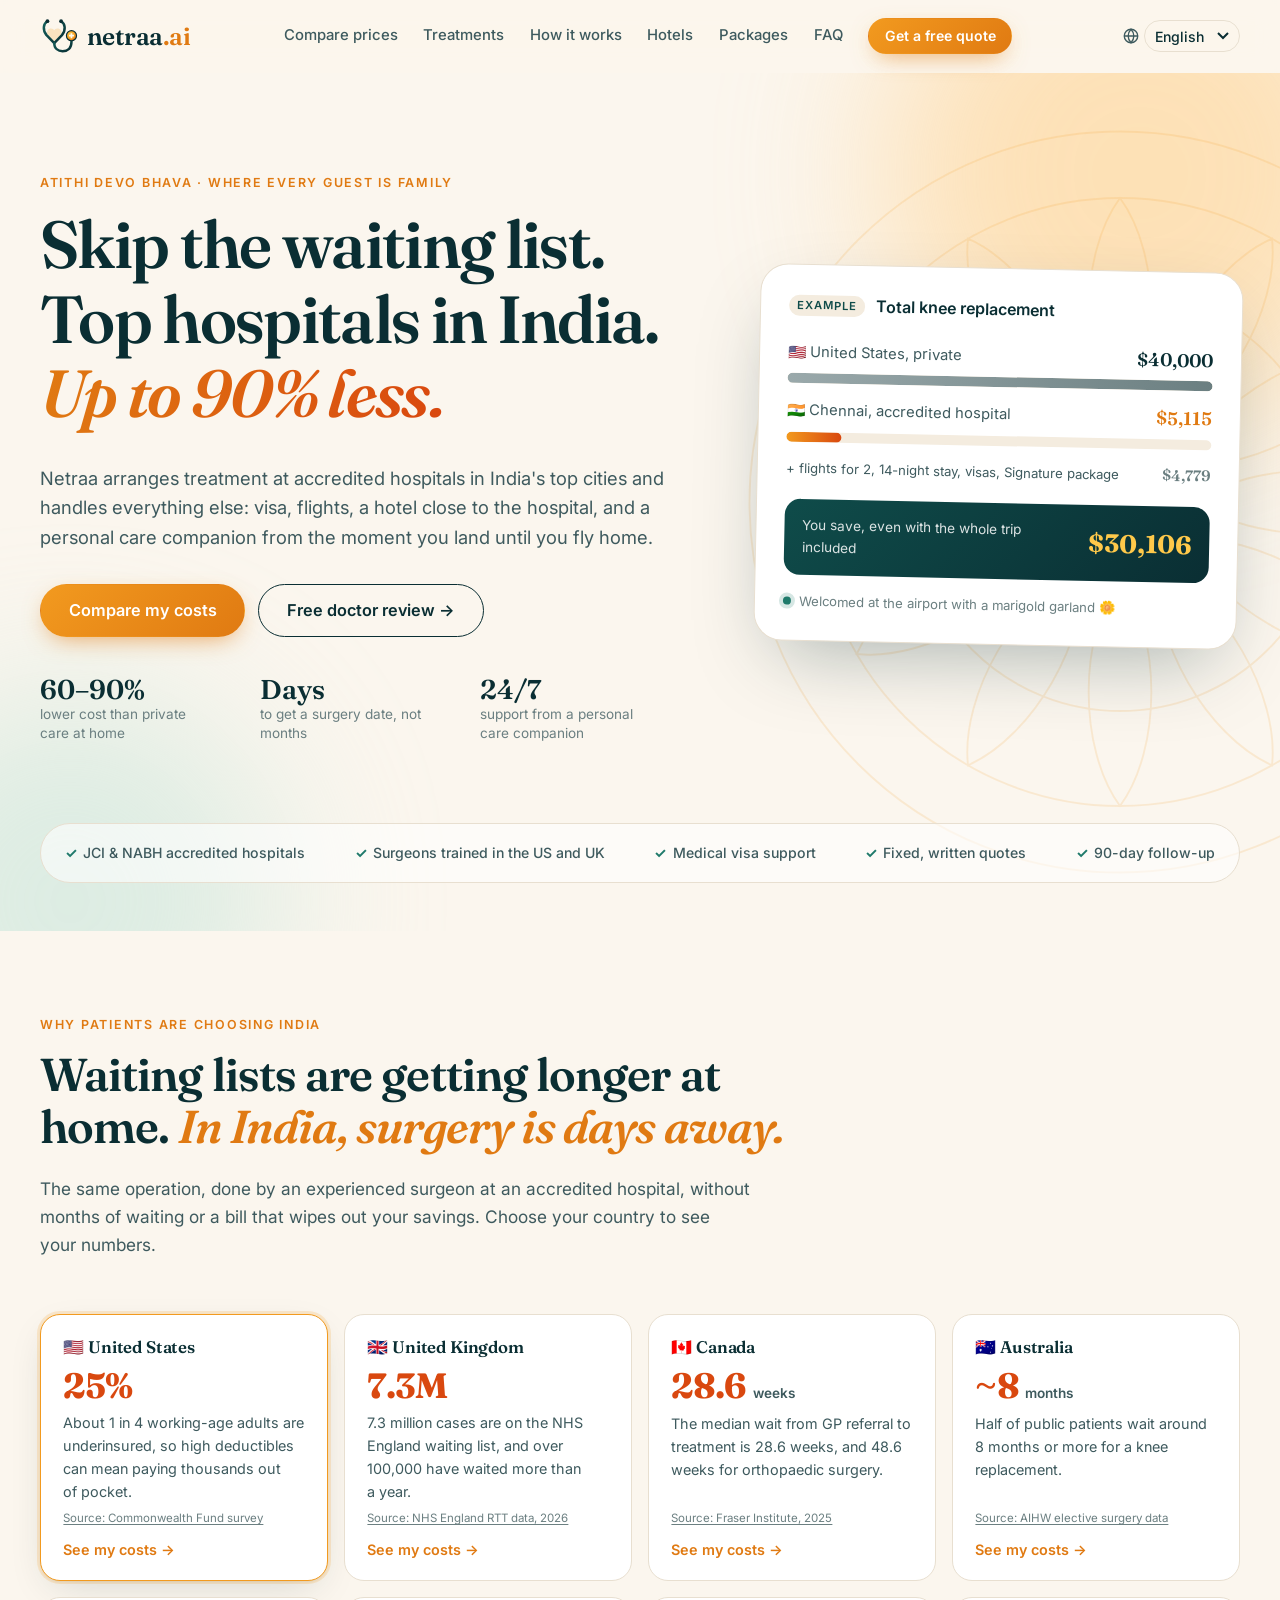
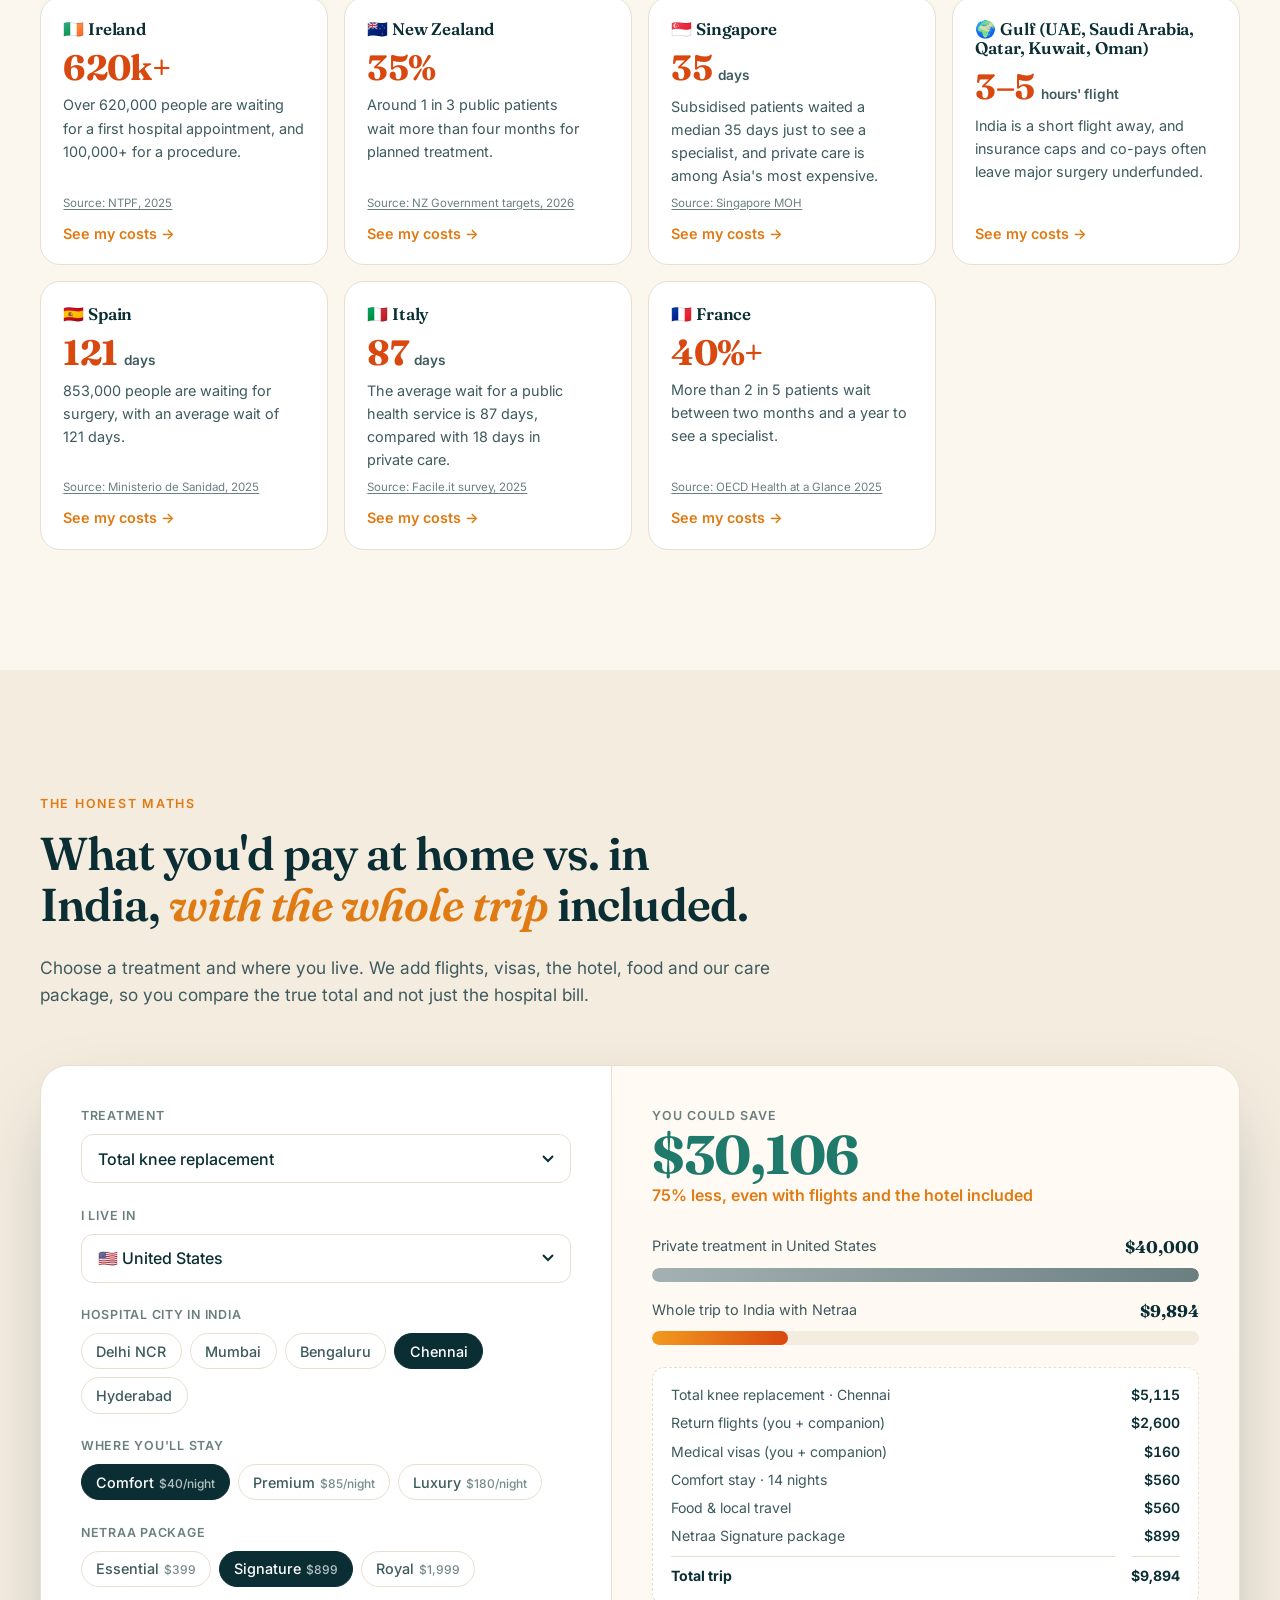
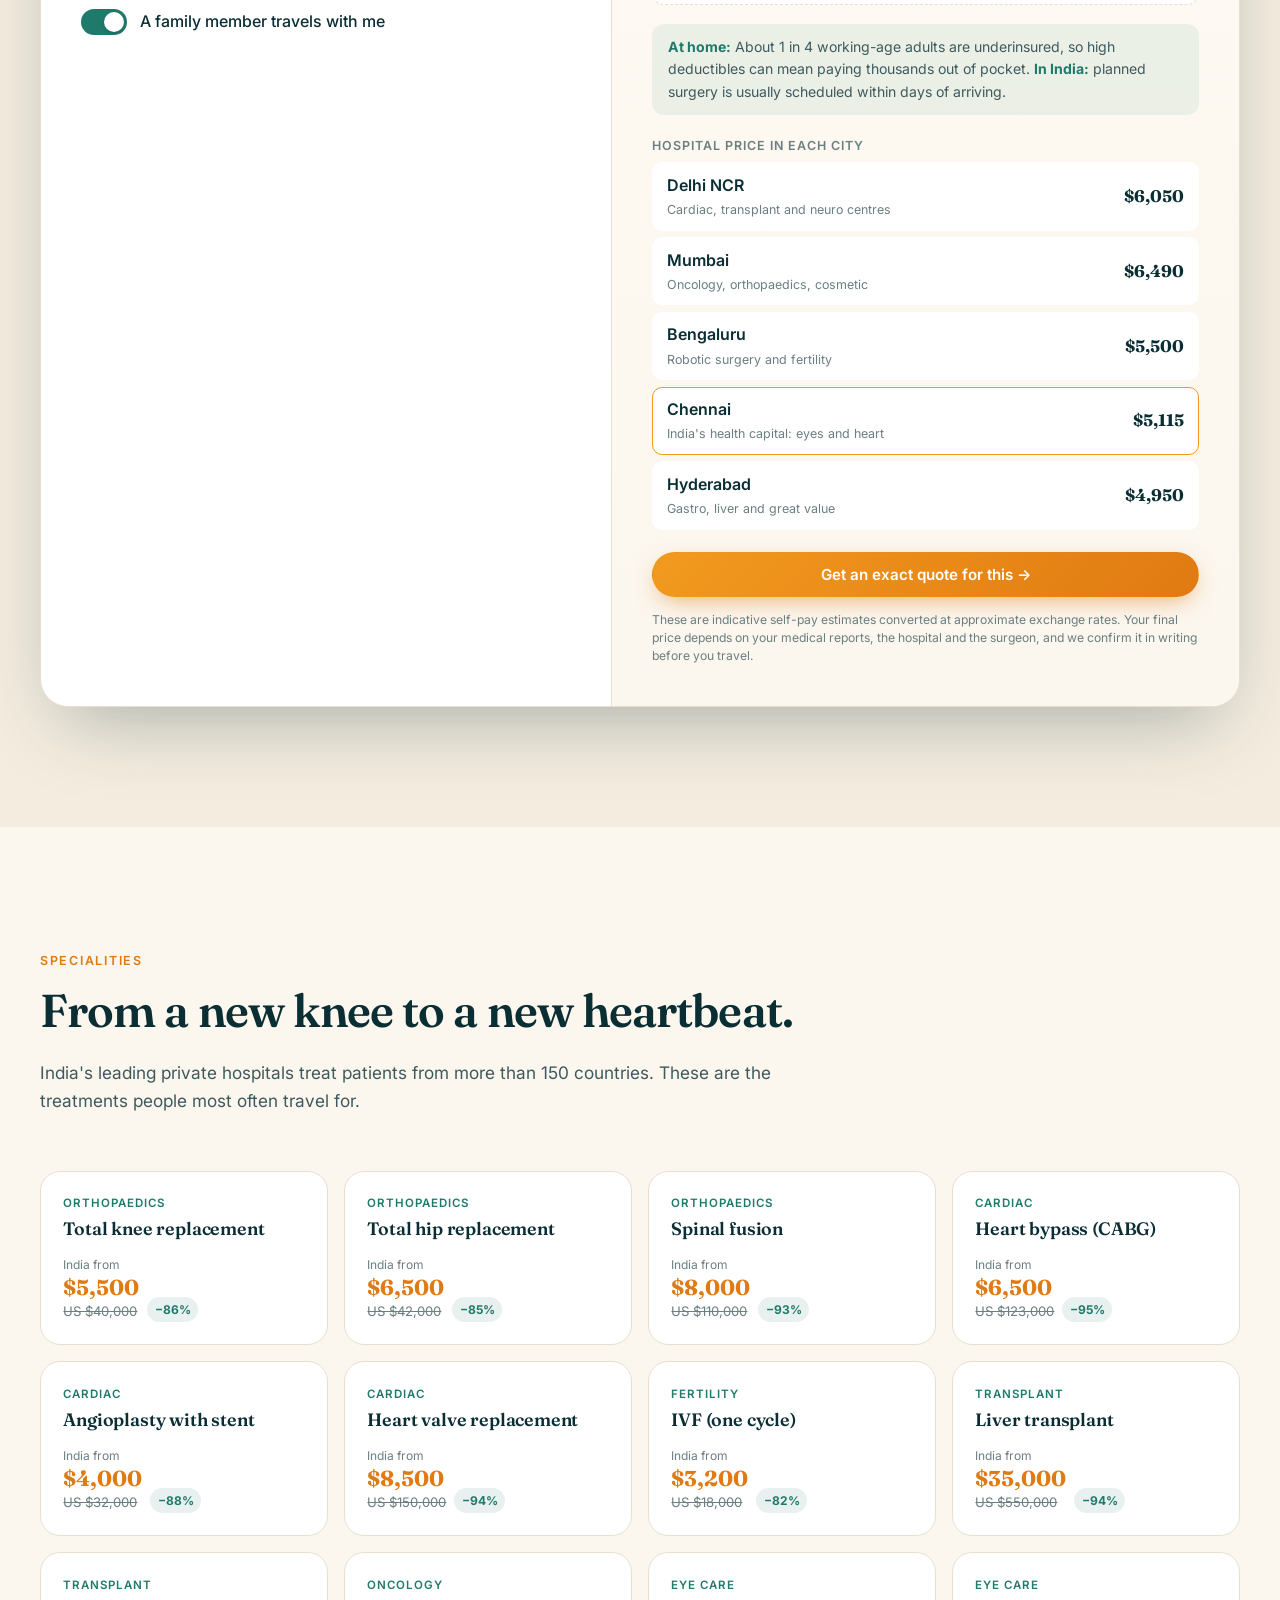
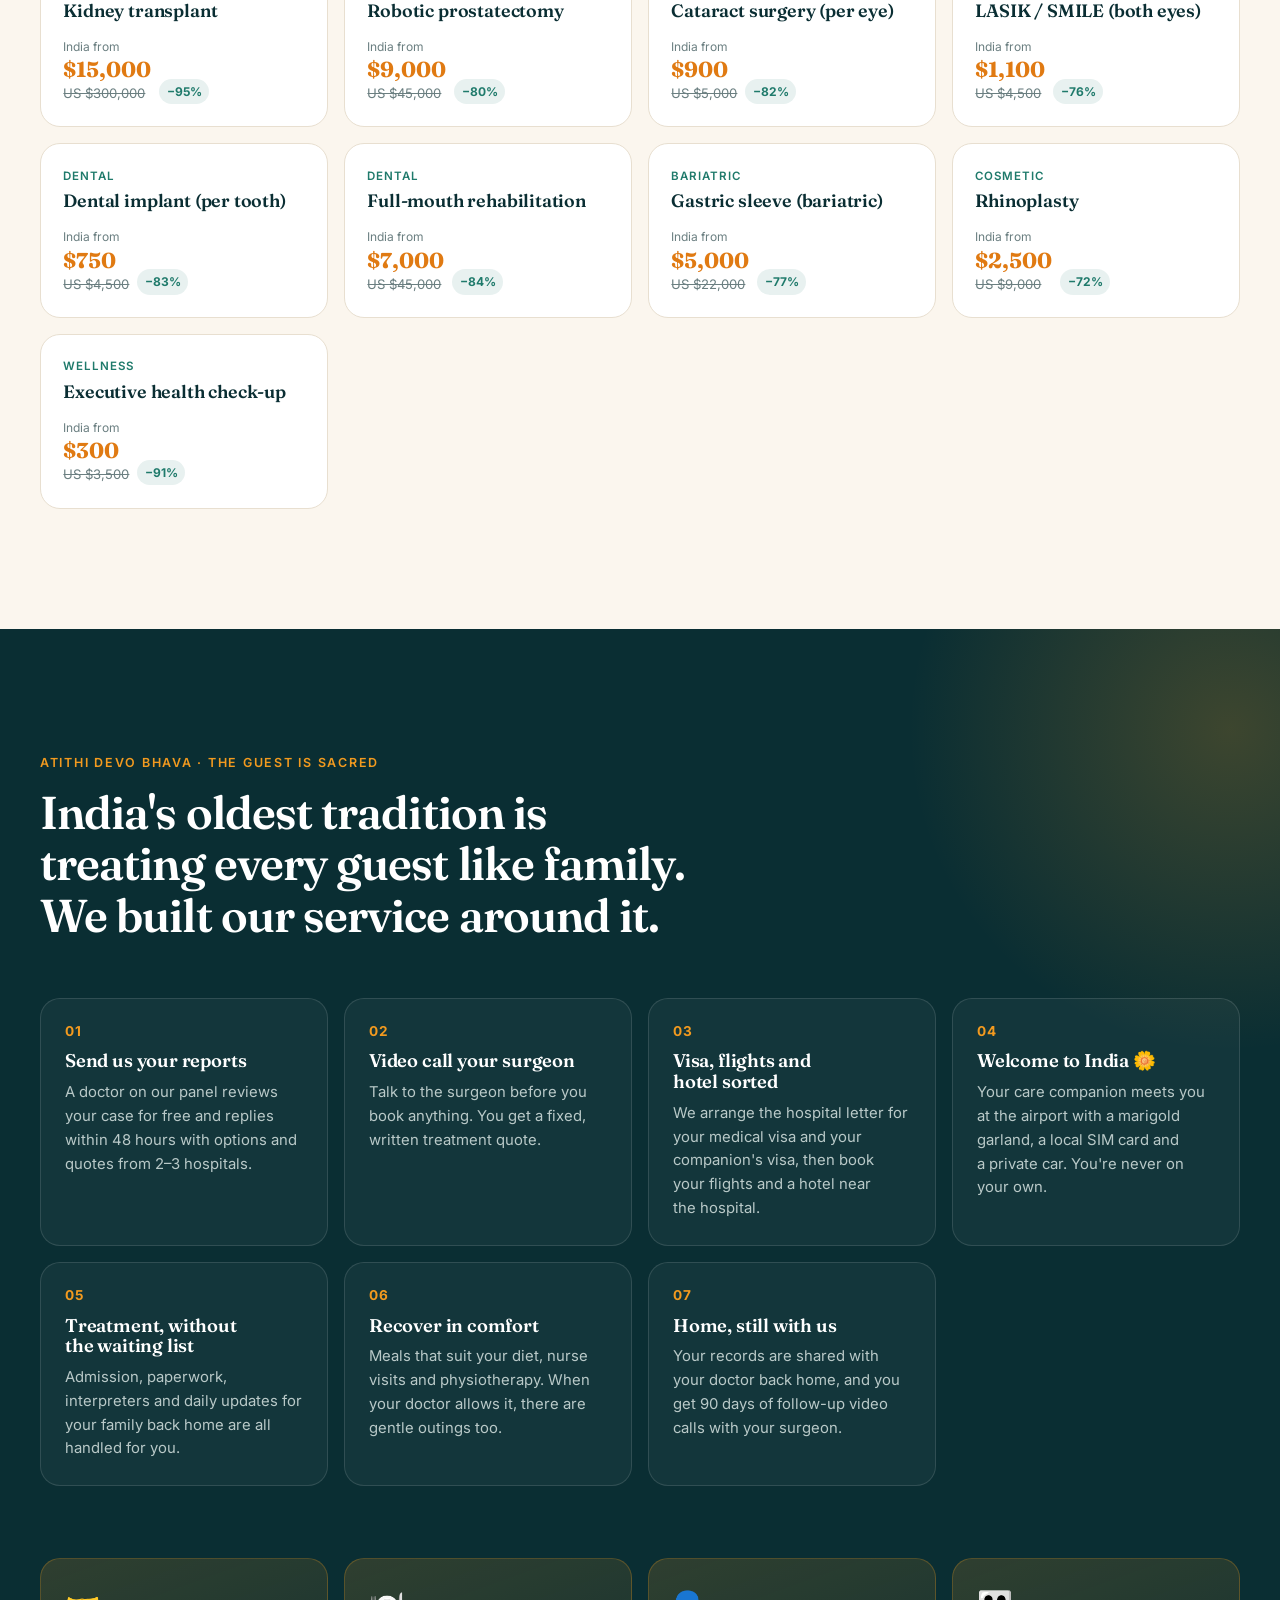
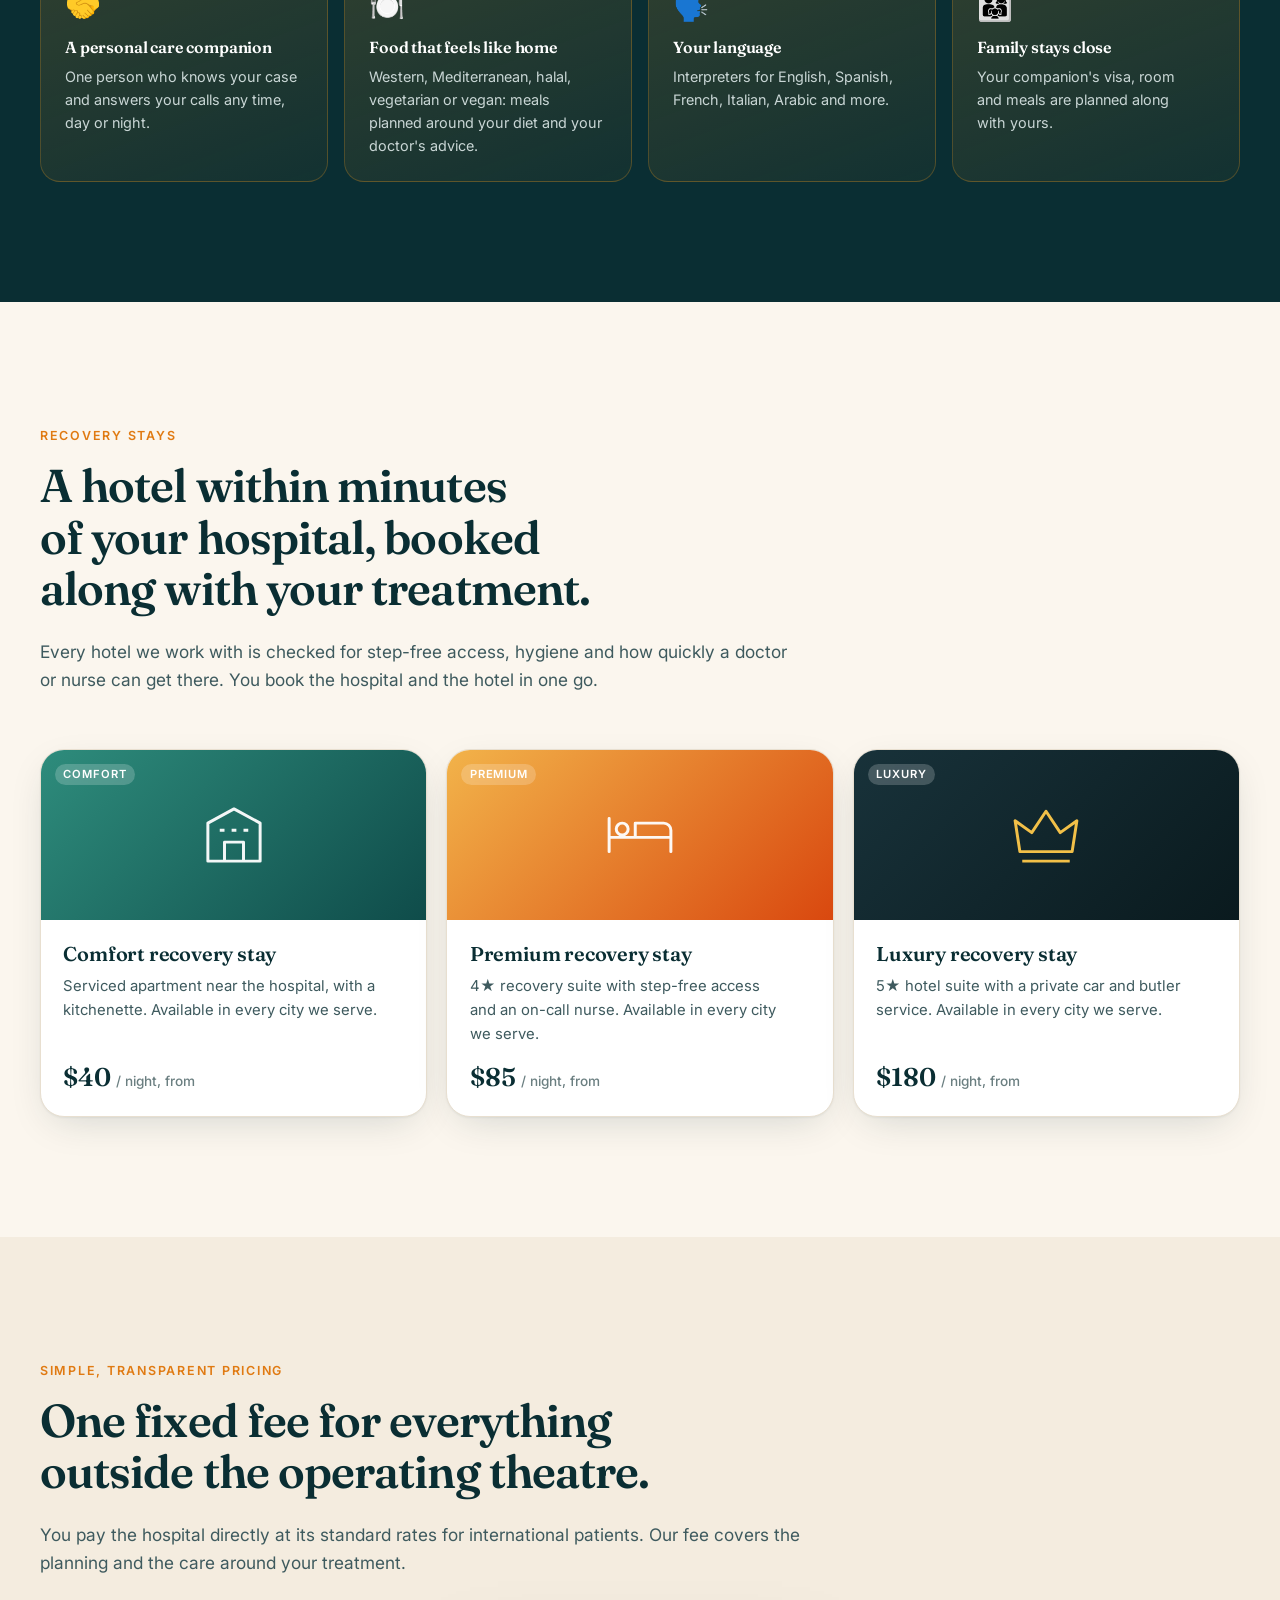
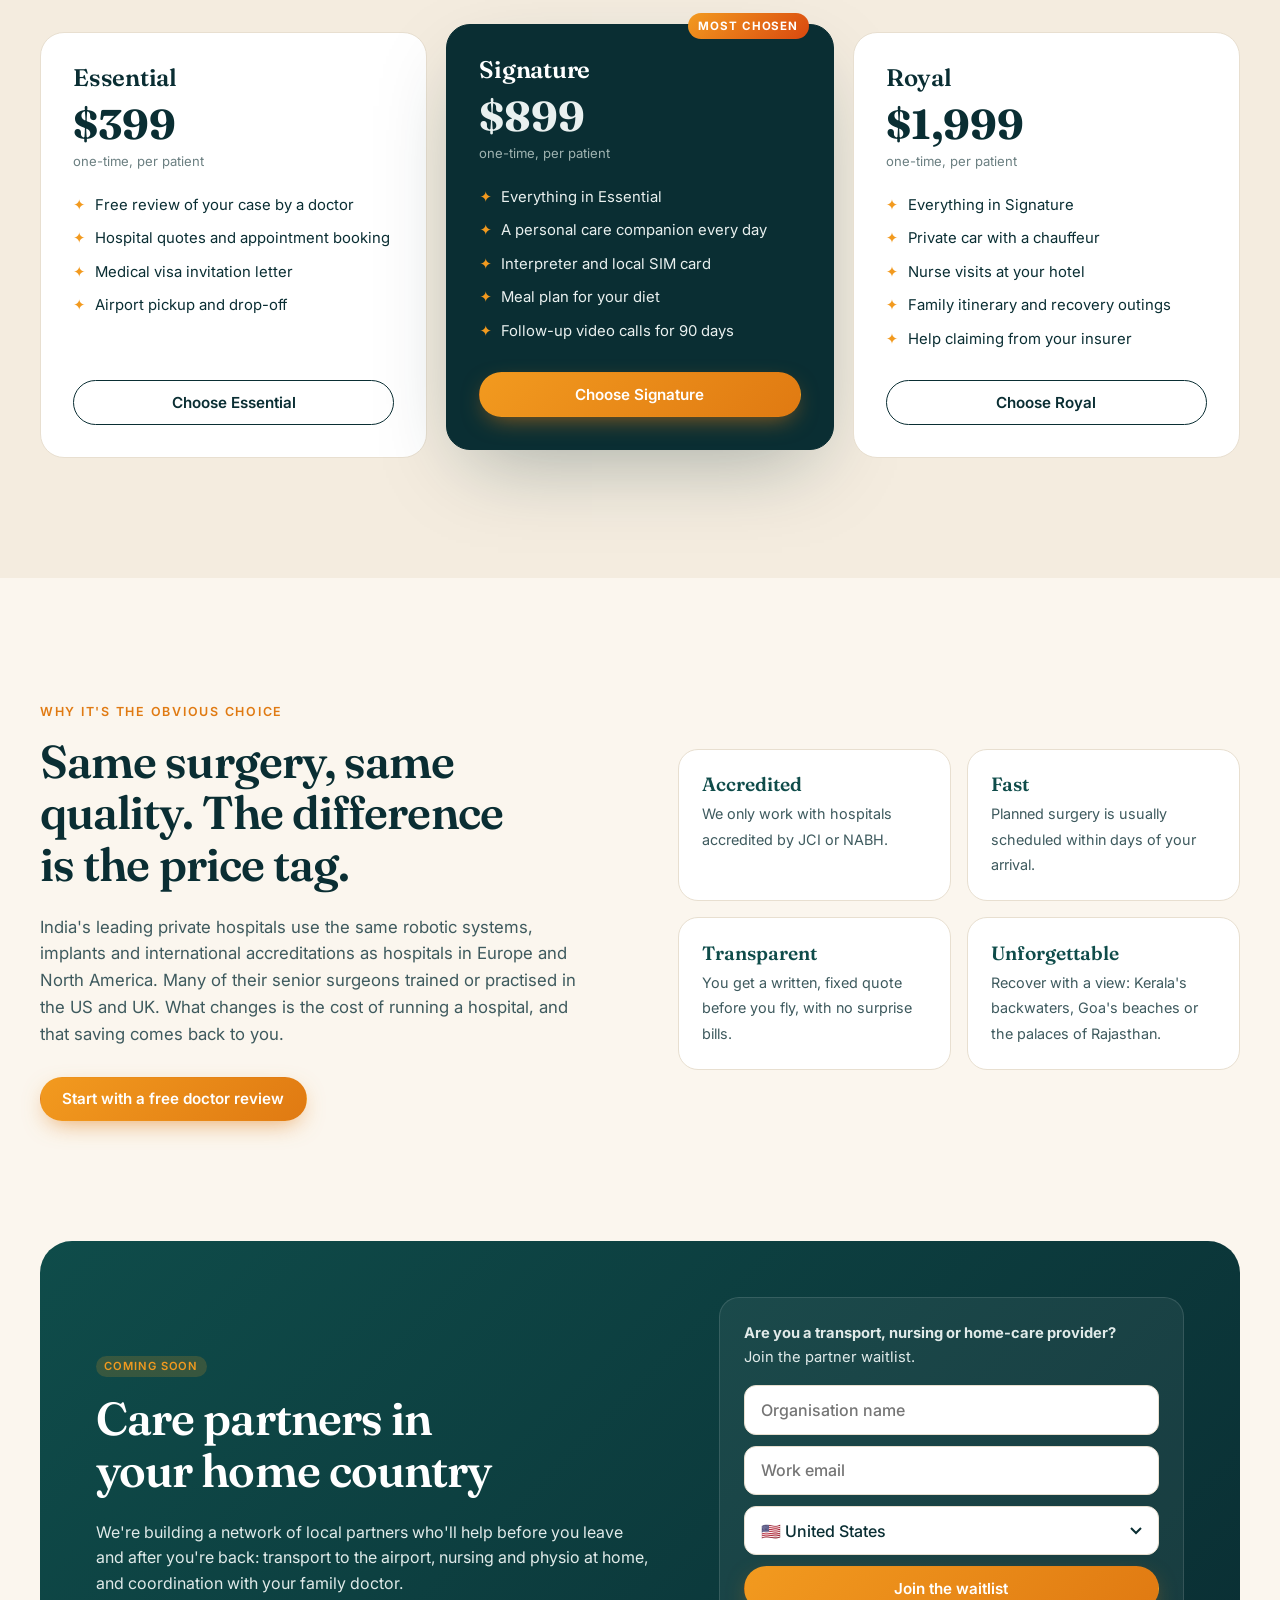
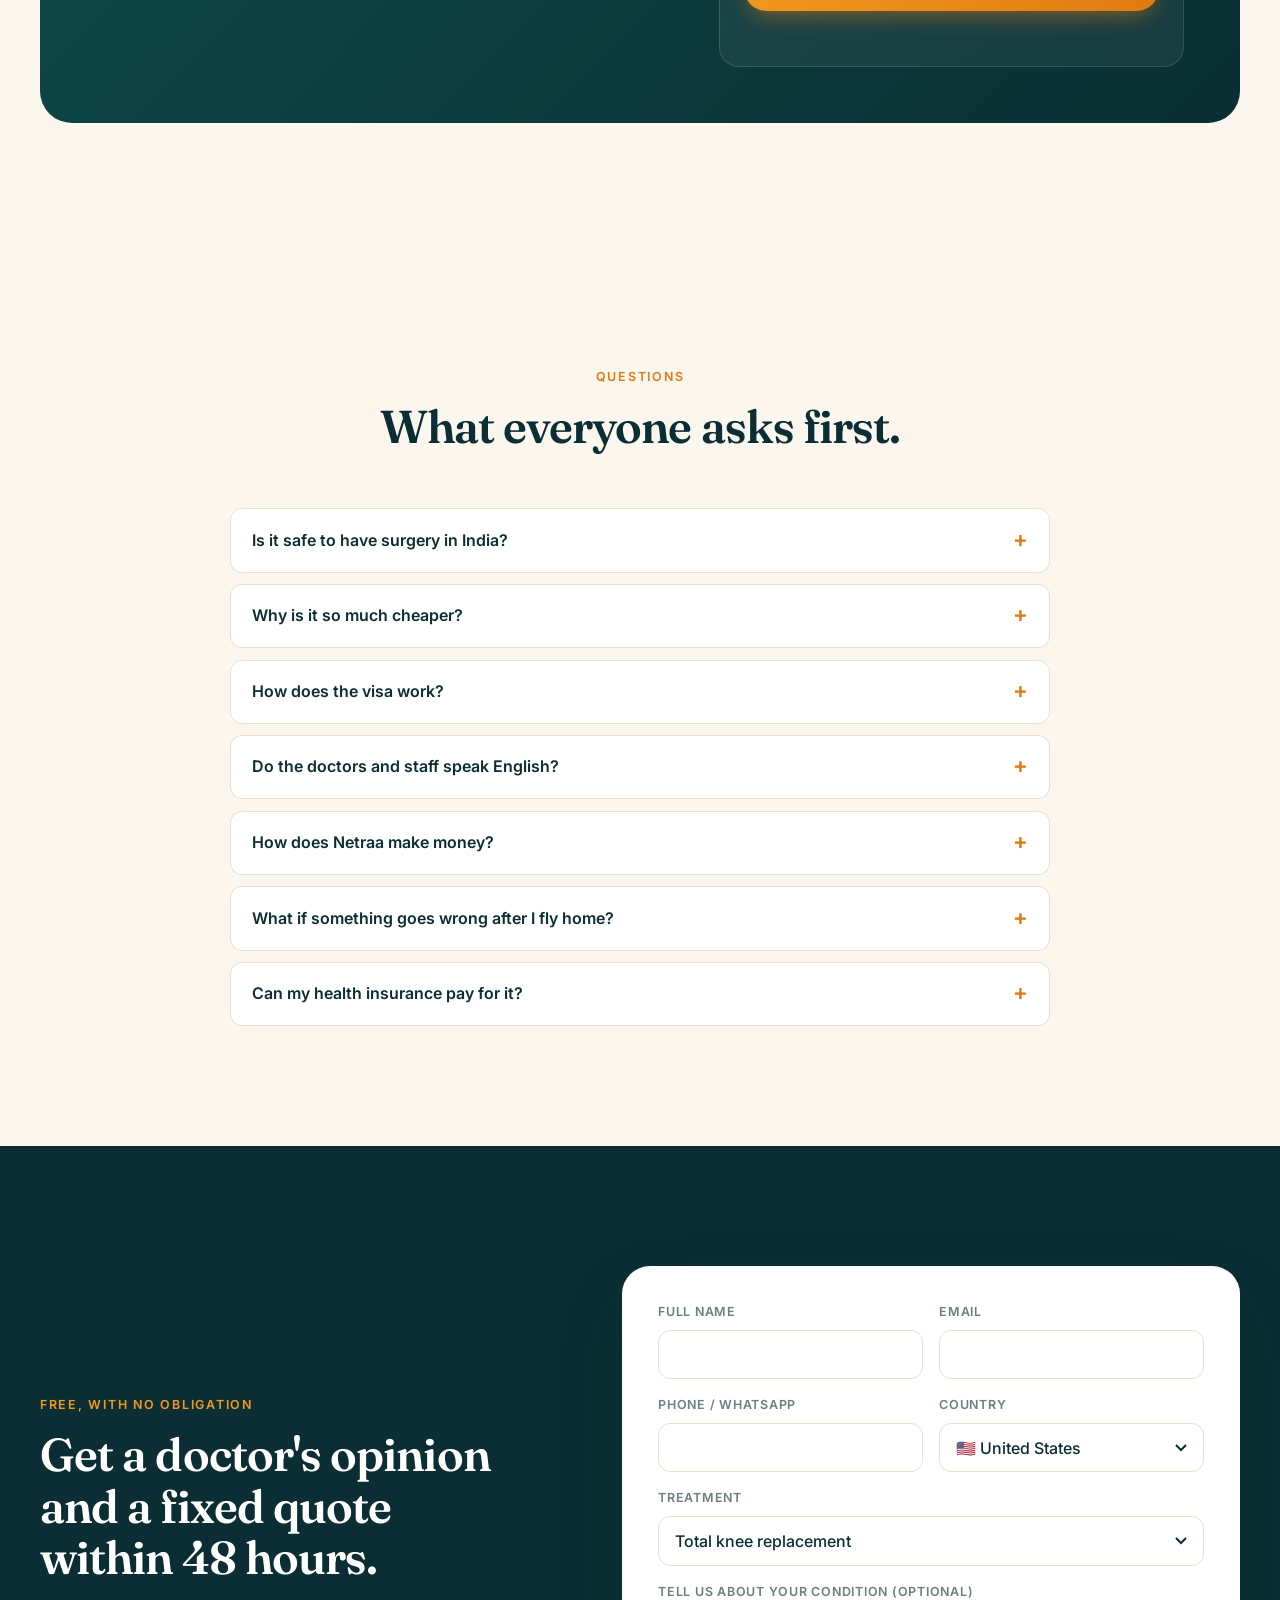
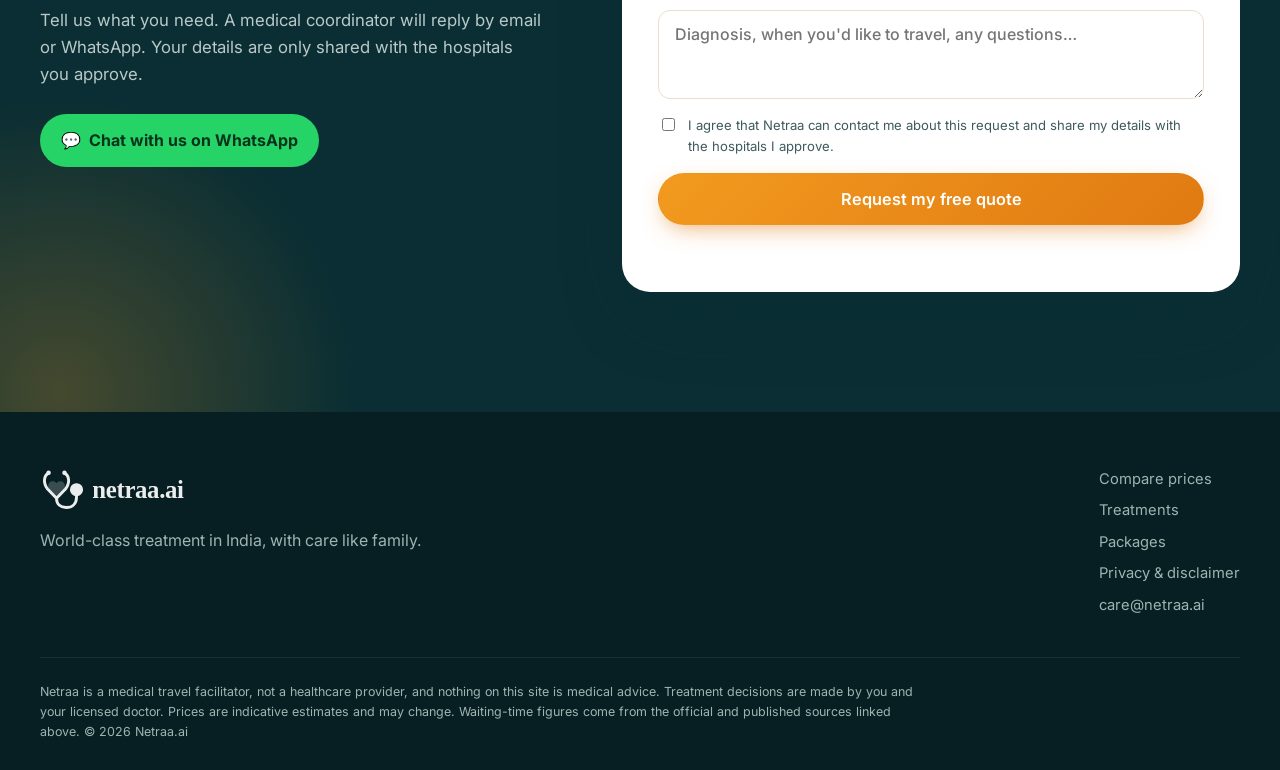
==== commit 8d3d66bc: "New stethoscope-and-heart logo, small-phone header, Replit config Co-Authored-By: Claude Opus 5.5 <n" ====
--- a/index.html
+++ b/index.html
@@ -6,14 +6,14 @@
   <title>Netraa.ai | Skip the waiting list. World-class treatment in India.</title>
   <meta name="description" content="Tired of long waiting lists or huge medical bills? Netraa arranges treatment at accredited hospitals in India's top cities for 60–90% less, with flights, hotel and a personal care companion included.">
   <meta name="theme-color" content="#0A2E33">
-  <link rel="icon" href="assets/logo-mark.svg" type="image/svg+xml">
+  <link rel="icon" href="assets/logo-mark.svg?v=3" type="image/svg+xml">
   <meta property="og:title" content="Netraa.ai | Skip the waiting list">
   <meta property="og:description" content="Compare what treatment costs at home with India's top hospitals, then let us plan the whole trip.">
   <meta property="og:type" content="website">
   <link rel="preconnect" href="https://fonts.googleapis.com">
   <link rel="preconnect" href="https://fonts.gstatic.com" crossorigin>
   <link href="https://fonts.googleapis.com/css2?family=Fraunces:opsz,wght@9..144,400;9..144,600;9..144,700&family=Inter:wght@400;500;600;700&display=swap" rel="stylesheet">
-  <link rel="stylesheet" href="css/styles.css">
+  <link rel="stylesheet" href="css/styles.css?v=3">
 </head>
 <body>
 
@@ -21,7 +21,7 @@
 <header class="nav" id="top">
   <div class="container nav-inner">
     <a href="#top" class="brand" aria-label="Netraa.ai home">
-      <img src="assets/logo-mark.svg" alt="" width="38" height="38">
+      <img src="assets/logo-mark.svg?v=3" alt="" width="38" height="38">
       <span>netraa<em>.ai</em></span>
     </a>
     <nav class="nav-links" id="navLinks">
@@ -350,7 +350,7 @@
 <footer class="footer">
   <div class="container foot">
     <div>
-      <img src="assets/logo.svg" alt="Netraa.ai" class="foot-logo" width="180" height="44">
+      <img src="assets/logo.svg?v=3" alt="Netraa.ai" class="foot-logo" width="180" height="44">
       <p data-i18n="f.tag">World-class treatment in India, with care like family.</p>
     </div>
     <div class="foot-links">
@@ -366,8 +366,8 @@
   </div>
 </footer>
 
-<script src="js/data.js"></script>
-<script src="js/i18n.js"></script>
-<script src="js/app.js"></script>
+<script src="js/data.js?v=3"></script>
+<script src="js/i18n.js?v=3"></script>
+<script src="js/app.js?v=3"></script>
 </body>
 </html>
--- a/css/styles.css
+++ b/css/styles.css
@@ -441,3 +441,11 @@
   .hero-cta .btn { width: 100%; }
   .mandala { width: 520px; right: -260px; }
 }
+@media (max-width: 420px) {
+  .brand { font-size: 1.3rem; gap: .4rem; }
+  .brand img { width: 32px; height: 32px; }
+  .lang svg { display: none; }
+  .lang select { max-width: 96px; font-size: .8rem; padding-left: .6em; }
+  .nav-toggle { width: 38px; }
+  .nav-toggle span { left: 8px; }
+}
